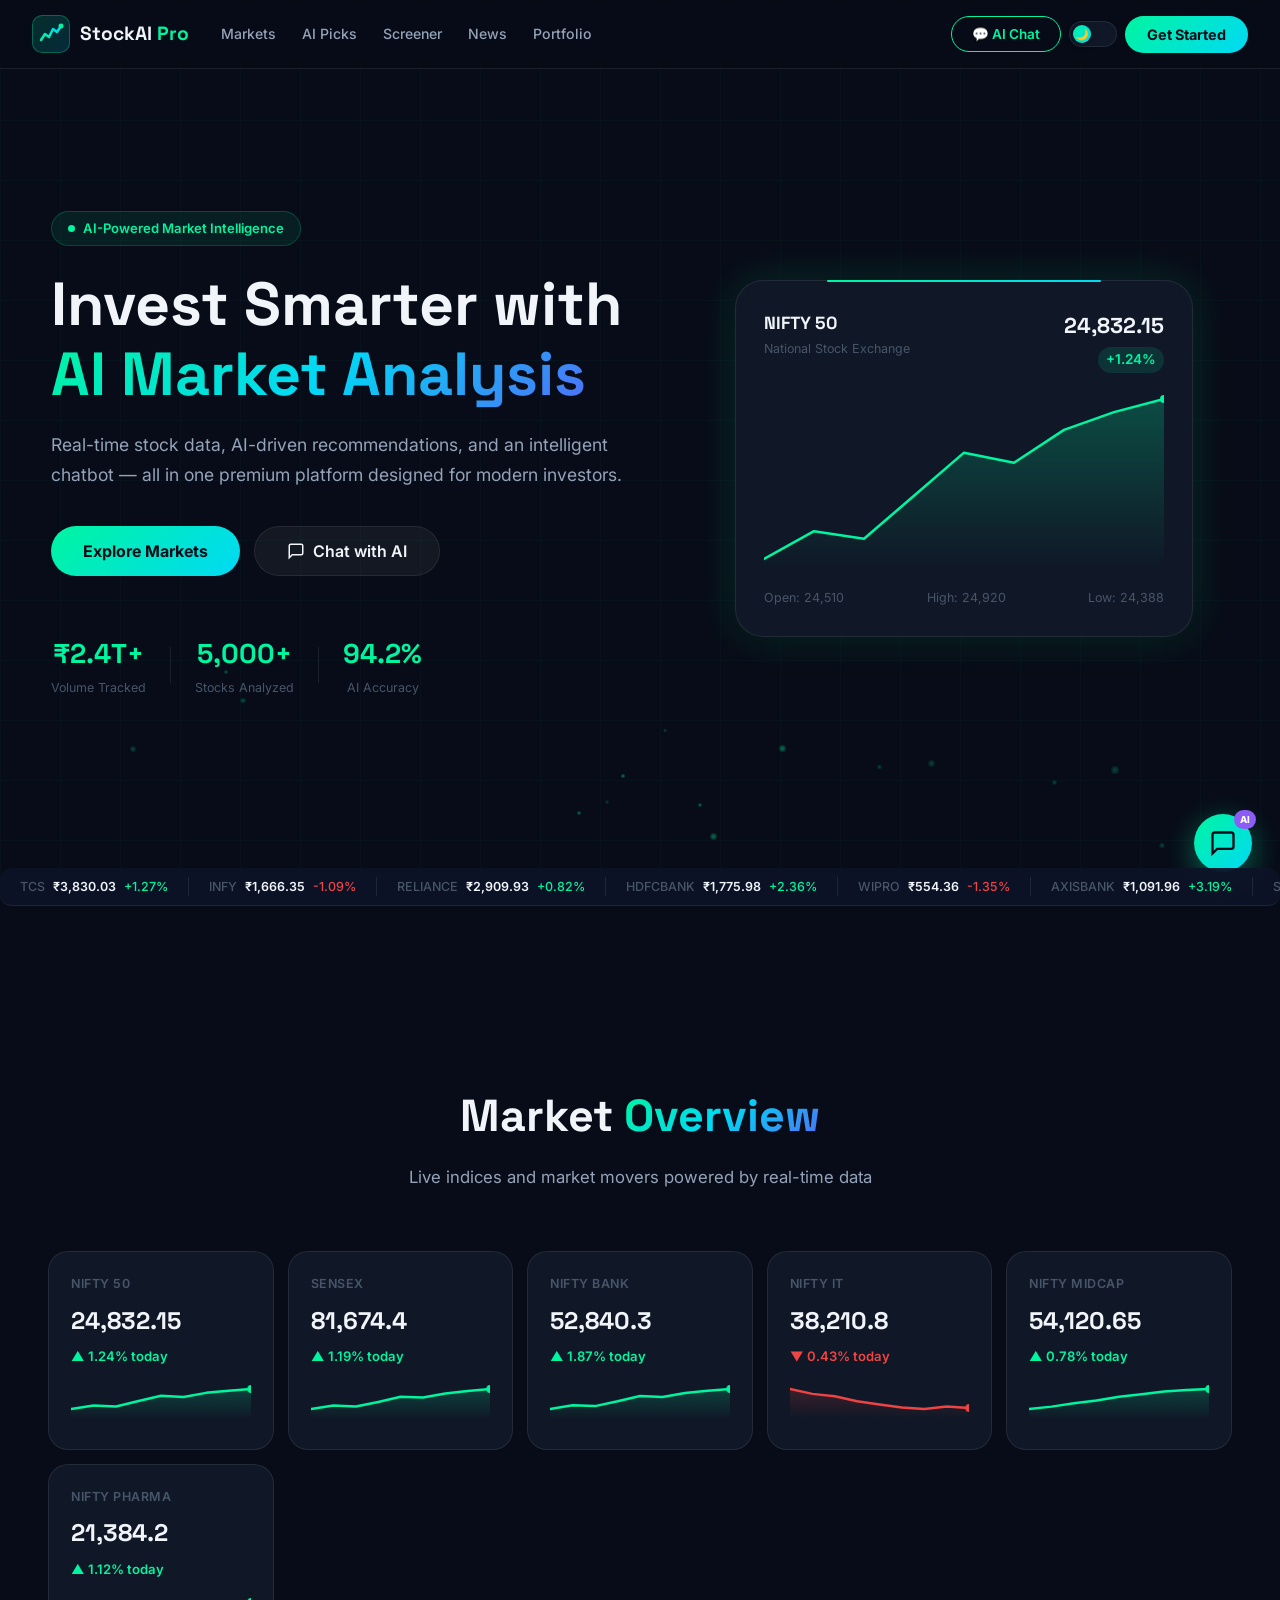
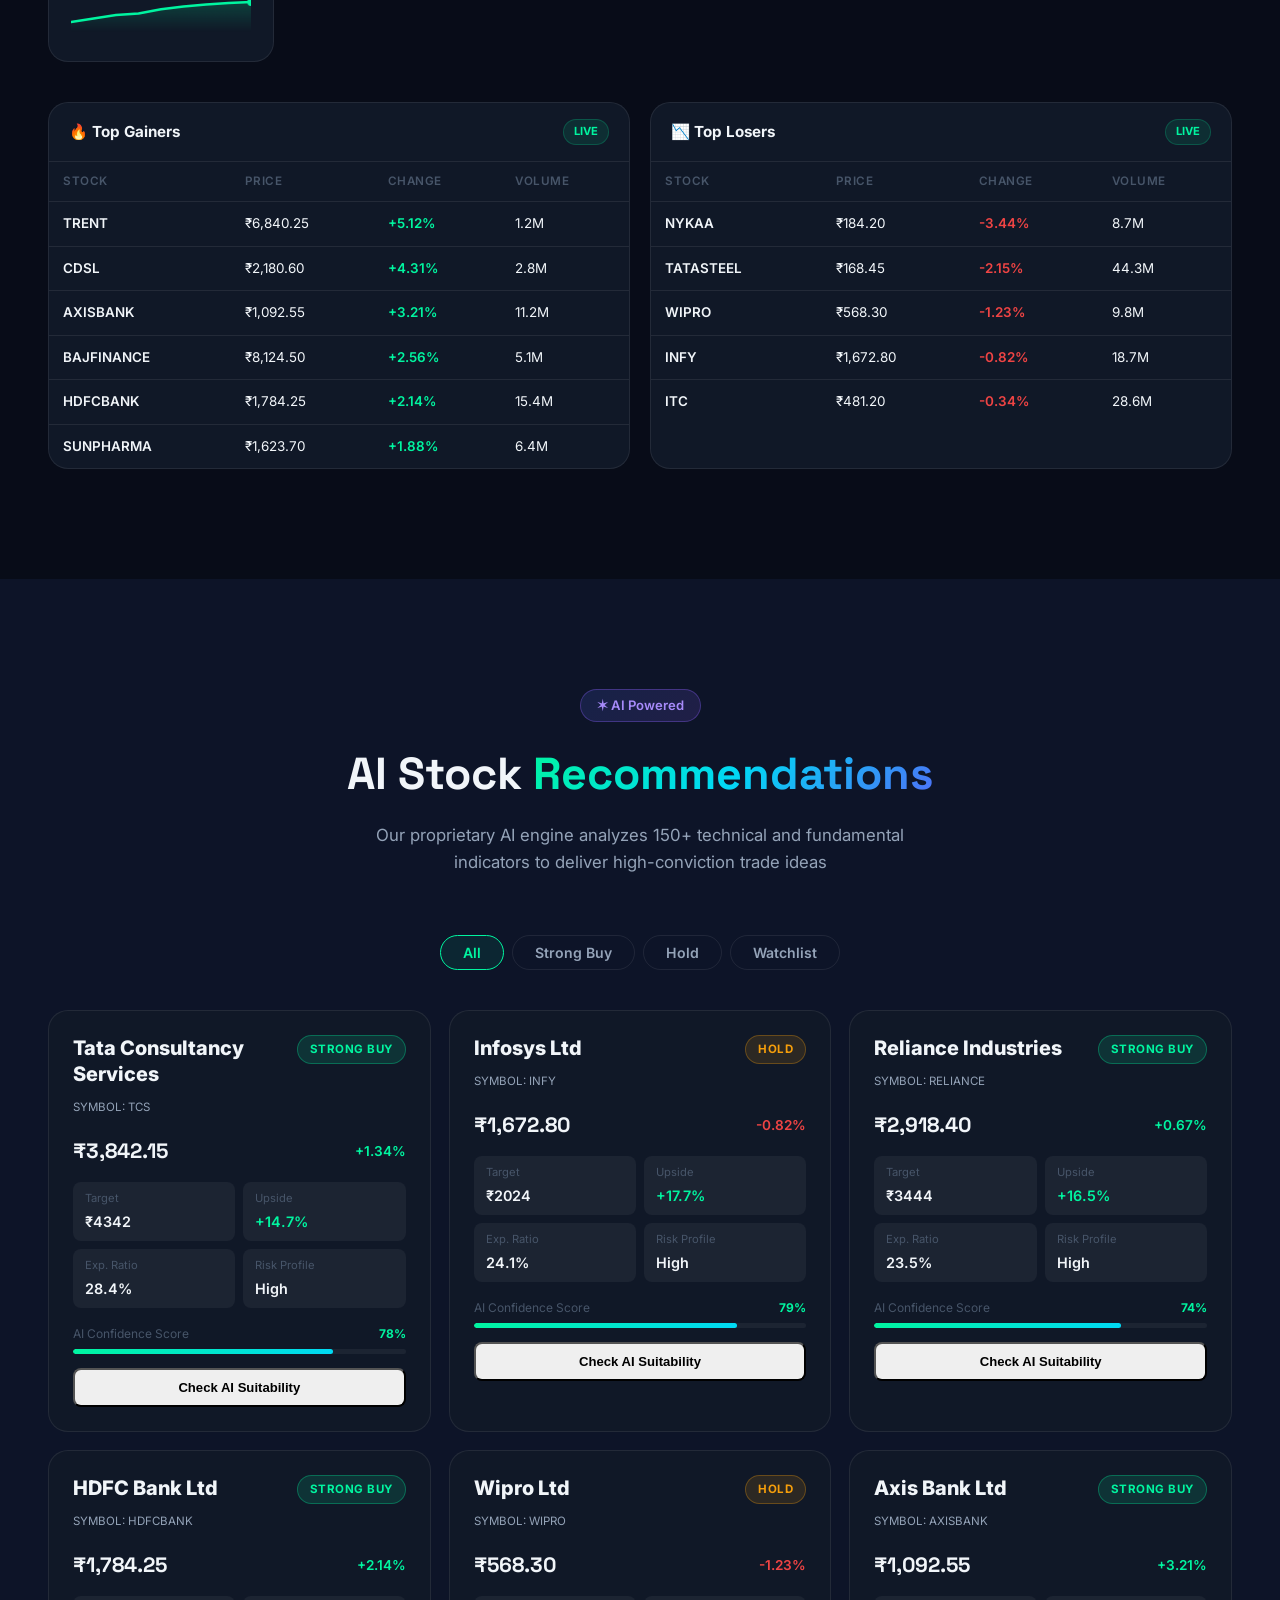
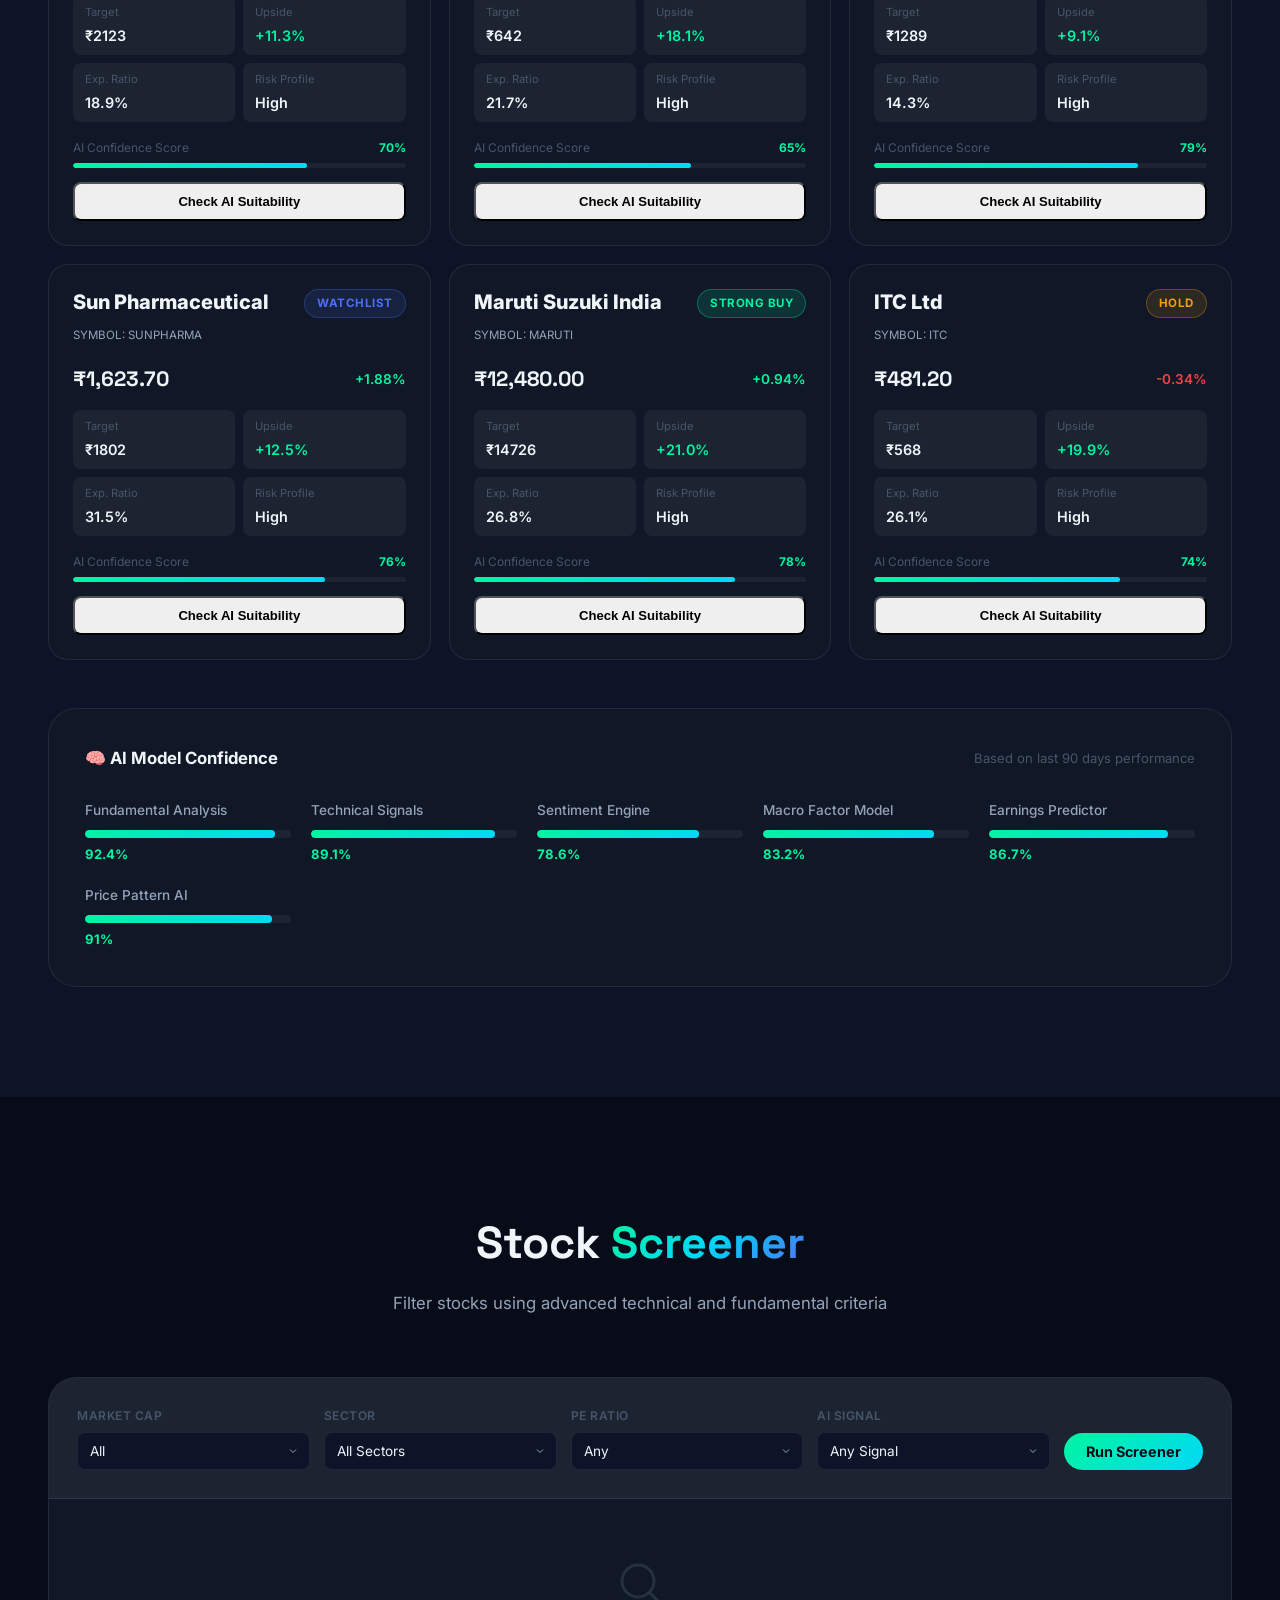
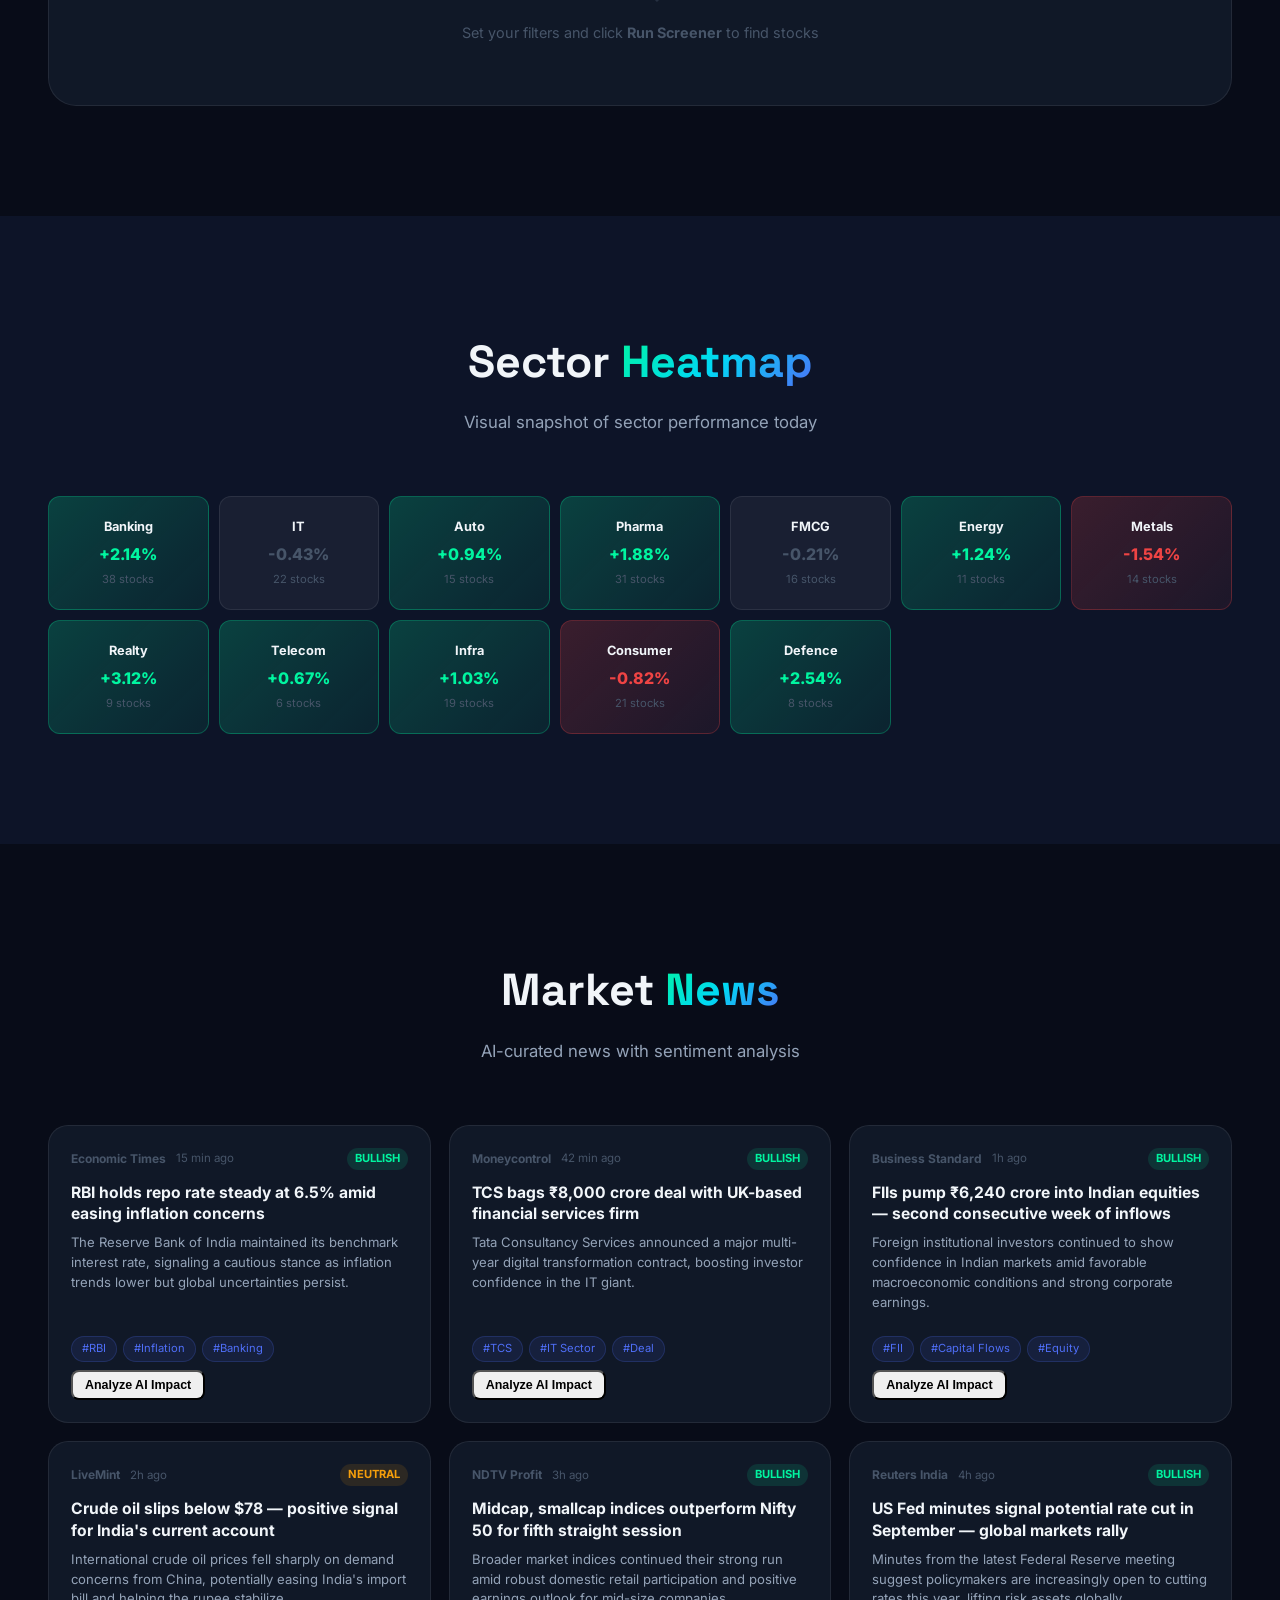
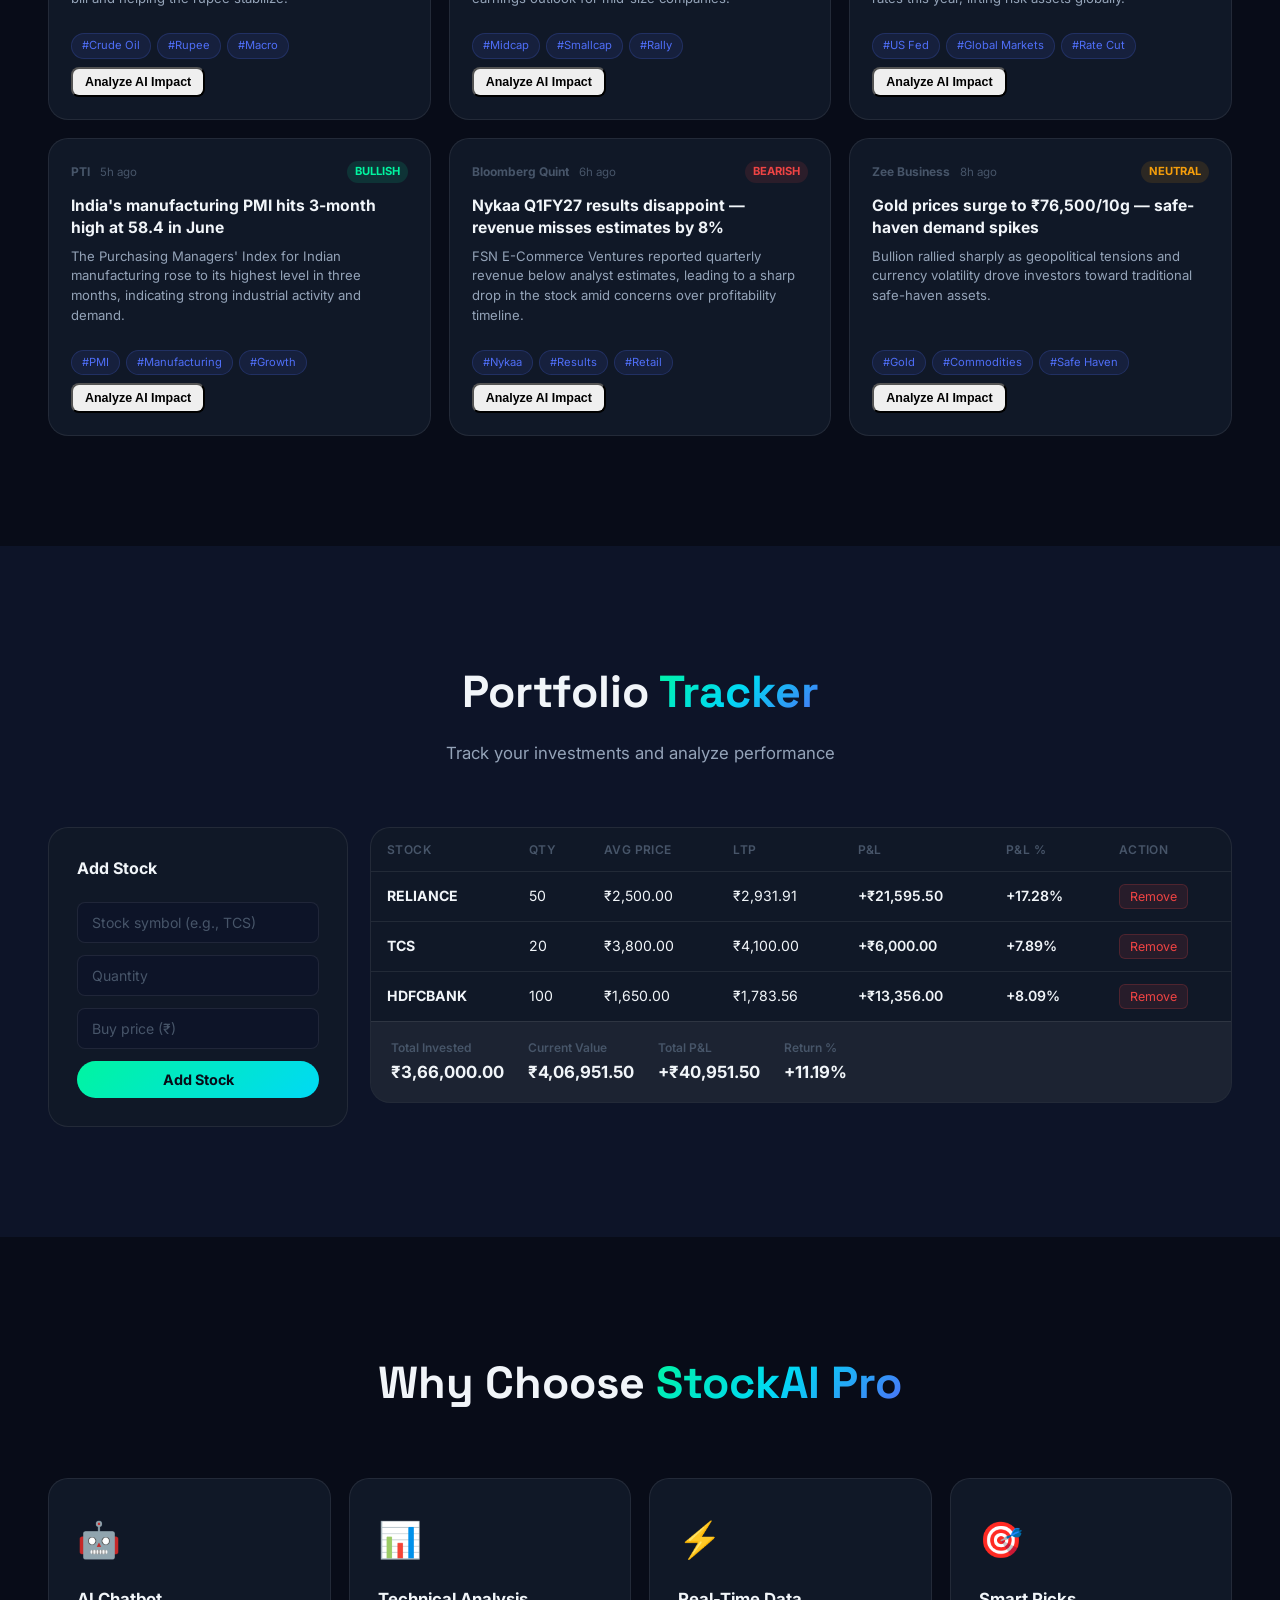
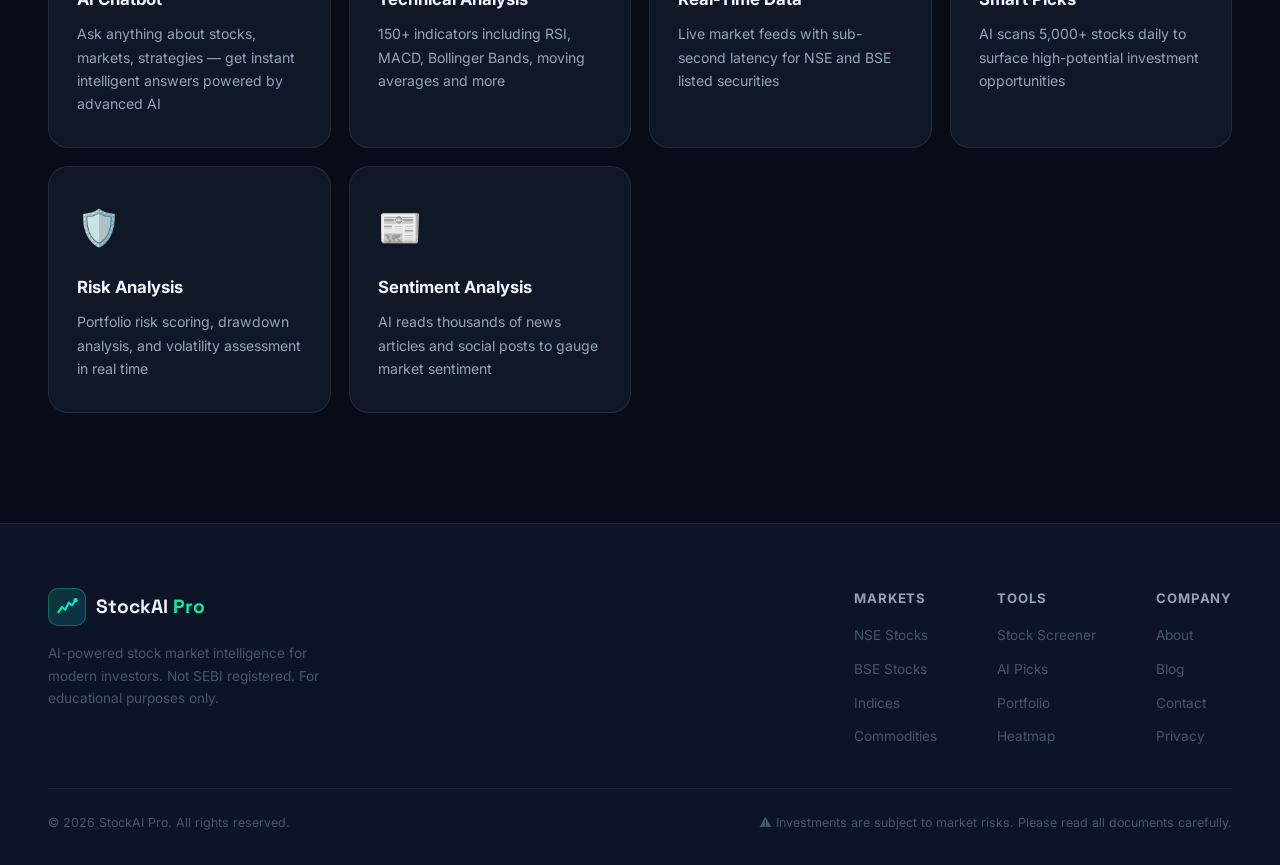
==== frontend/landingpage.html @ bb42ffb3 "Initial commit: StockAI Pro UI updates" ====
<!DOCTYPE html>
<html lang="en" data-theme="dark">

<head>
    <meta charset="UTF-8" />
    <meta name="viewport" content="width=device-width, initial-scale=1.0" />
    <title>StockAI Pro — AI-Powered Stock Market Analysis</title>
    <meta name="description"
        content="StockAI Pro: Next-generation stock market analysis with real-time data, AI-powered recommendations, and an intelligent chat assistant." />
    <meta name="keywords"
        content="stock market, AI stock analysis, stock recommendations, stock chatbot, NSE, BSE, investing, trading" />
    <link rel="preconnect" href="https://fonts.googleapis.com" />
    <link rel="preconnect" href="https://fonts.gstatic.com" crossorigin />
    <link
        href="https://fonts.googleapis.com/css2?family=Inter:wght@300;400;500;600;700;800;900&family=Space+Grotesk:wght@400;500;600;700&display=swap"
        rel="stylesheet" />
    <link rel="stylesheet" href="style.css" />
</head>

<body>

    <!-- ===== NAVBAR ===== -->
    <nav class="navbar" id="navbar">
        <div class="nav-container">
            <a href="#" class="nav-logo">
                <div class="logo-icon">
                    <svg width="28" height="28" viewBox="0 0 28 28" fill="none">
                        <path d="M4 20 L8 14 L12 17 L16 9 L20 12 L24 6" stroke="url(#g1)" stroke-width="2.5"
                            stroke-linecap="round" stroke-linejoin="round" />
                        <circle cx="24" cy="6" r="2.5" fill="#00f5a0" />
                        <defs>
                            <linearGradient id="g1" x1="4" y1="20" x2="24" y2="6" gradientUnits="userSpaceOnUse">
                                <stop stop-color="#00f5a0" />
                                <stop offset="1" stop-color="#00d9f5" />
                            </linearGradient>
                        </defs>
                    </svg>
                </div>
                <span class="logo-text">StockAI <span class="logo-accent">Pro</span></span>
            </a>
            <div class="nav-links" id="navLinks">
                <a href="#markets" class="nav-link">Markets</a>
                <a href="#ai-picks" class="nav-link">AI Picks</a>
                <a href="#screener" class="nav-link">Screener</a>
                <a href="#news" class="nav-link">News</a>
                <a href="#portfolio" class="nav-link">Portfolio</a>
            </div>
            <div class="nav-actions">
                <button class="btn-outline" onclick="openChat()">&#x1F4AC; AI Chat</button>
                <button class="theme-toggle-btn" id="themeToggle" onclick="toggleTheme()" title="Toggle light/dark mode"
                    aria-label="Toggle theme">
                    <div class="theme-knob" id="themeKnob">🌙</div>
                </button>
                <button class="btn-primary" onclick="window.location.href='index.html'">Get Started</button>
                <button class="hamburger" id="hamburger" onclick="toggleMenu()">
                    <span></span><span></span><span></span>
                </button>
            </div>
        </div>
    </nav>

    <!-- ===== HERO SECTION ===== -->
    <section class="hero" id="home">
        <div class="hero-bg-grid"></div>
        <div class="hero-particles" id="heroParticles"></div>
        <div class="hero-content">
            <div class="hero-badge">
                <span class="badge-dot"></span>
                <span>AI-Powered Market Intelligence</span>
            </div>
            <h1 class="hero-title">
                Invest Smarter with<br />
                <span class="gradient-text">AI Market Analysis</span>
            </h1>
            <p class="hero-subtitle">
                Real-time stock data, AI-driven recommendations, and an intelligent chatbot — all in one premium
                platform designed for modern investors.
            </p>
            <div class="hero-cta">
                <button class="btn-primary btn-lg"
                    onclick="document.getElementById('markets').scrollIntoView({behavior:'smooth'})">Explore
                    Markets</button>
                <button class="btn-ghost btn-lg" onclick="openChat()">
                    <svg width="18" height="18" viewBox="0 0 24 24" fill="none" stroke="currentColor" stroke-width="2">
                        <path d="M21 15a2 2 0 0 1-2 2H7l-4 4V5a2 2 0 0 1 2-2h14a2 2 0 0 1 2 2z"></path>
                    </svg>
                    Chat with AI
                </button>
            </div>
            <div class="hero-stats">
                <div class="stat-item">
                    <span class="stat-value">&#x20B9;2.4T+</span>
                    <span class="stat-label">Volume Tracked</span>
                </div>
                <div class="stat-divider"></div>
                <div class="stat-item">
                    <span class="stat-value">5,000+</span>
                    <span class="stat-label">Stocks Analyzed</span>
                </div>
                <div class="stat-divider"></div>
                <div class="stat-item">
                    <span class="stat-value">94.2%</span>
                    <span class="stat-label">AI Accuracy</span>
                </div>
            </div>
        </div>
        <div class="hero-chart-card">
            <div class="chart-card-header">
                <div>
                    <div class="chart-card-title">NIFTY 50</div>
                    <div class="chart-card-subtitle">National Stock Exchange</div>
                </div>
                <div class="chart-card-price">
                    <span class="price-value" id="niftyPrice">24,832.15</span>
                    <span class="price-change positive" id="niftyChange">+1.24%</span>
                </div>
            </div>
            <canvas id="heroChart" width="400" height="180"></canvas>
            <div class="chart-card-footer">
                <span>Open: 24,510</span>
                <span>High: 24,920</span>
                <span>Low: 24,388</span>
            </div>
        </div>
    </section>

    <!-- ===== TICKER STRIP ===== -->
    <div class="ticker-strip"
        style="position: relative; top: 0; max-width: 1300px; margin: -2rem auto 4rem auto; border-radius: var(--radius-md);">
        <div class="ticker-track" id="tickerTrack"></div>
    </div>

    <!-- ===== MARKET INDICES ===== -->
    <section class="section" id="markets">
        <div class="section-container">
            <div class="section-header">
                <h2 class="section-title">Market <span class="gradient-text">Overview</span></h2>
                <p class="section-subtitle">Live indices and market movers powered by real-time data</p>
            </div>
            <div class="indices-grid" id="indicesGrid"></div>
            <div class="market-tables">
                <div class="table-card">
                    <div class="table-card-header">
                        <h3>&#x1F525; Top Gainers</h3>
                        <span class="live-badge">LIVE</span>
                    </div>
                    <table class="stock-table" id="gainersTable">
                        <thead>
                            <tr>
                                <th>Stock</th>
                                <th>Price</th>
                                <th>Change</th>
                                <th>Volume</th>
                            </tr>
                        </thead>
                        <tbody></tbody>
                    </table>
                </div>
                <div class="table-card">
                    <div class="table-card-header">
                        <h3>&#x1F4C9; Top Losers</h3>
                        <span class="live-badge">LIVE</span>
                    </div>
                    <table class="stock-table" id="losersTable">
                        <thead>
                            <tr>
                                <th>Stock</th>
                                <th>Price</th>
                                <th>Change</th>
                                <th>Volume</th>
                            </tr>
                        </thead>
                        <tbody></tbody>
                    </table>
                </div>
            </div>
        </div>
    </section>

    <!-- ===== AI PICKS ===== -->
    <section class="section section-dark" id="ai-picks">
        <div class="section-container">
            <div class="section-header">
                <div class="ai-badge"><span>&#x2736; AI Powered</span></div>
                <h2 class="section-title">AI Stock <span class="gradient-text">Recommendations</span></h2>
                <p class="section-subtitle">Our proprietary AI engine analyzes 150+ technical and fundamental indicators
                    to deliver high-conviction trade ideas</p>
            </div>
            <div class="filter-tabs">
                <button class="filter-tab active" onclick="filterPicks('all', this)">All</button>
                <button class="filter-tab" onclick="filterPicks('buy', this)">Strong Buy</button>
                <button class="filter-tab" onclick="filterPicks('hold', this)">Hold</button>
                <button class="filter-tab" onclick="filterPicks('watch', this)">Watchlist</button>
            </div>
            <div class="picks-grid" id="picksGrid"></div>
            <div class="ai-confidence">
                <div class="confidence-header">
                    <h3>&#x1F9E0; AI Model Confidence</h3>
                    <span>Based on last 90 days performance</span>
                </div>
                <div class="confidence-bars" id="confidenceBars"></div>
            </div>
        </div>
    </section>

    <!-- ===== STOCK SCREENER ===== -->
    <section class="section" id="screener">
        <div class="section-container">
            <div class="section-header">
                <h2 class="section-title">Stock <span class="gradient-text">Screener</span></h2>
                <p class="section-subtitle">Filter stocks using advanced technical and fundamental criteria</p>
            </div>
            <div class="screener-card">
                <div class="screener-filters">
                    <div class="filter-group">
                        <label>Market Cap</label>
                        <select id="filterMarketCap" class="filter-select">
                            <option value="">All</option>
                            <option value="large">Large Cap (&gt;&#x20B9;20,000 Cr)</option>
                            <option value="mid">Mid Cap (&#x20B9;5,000&#x2013;&#x20B9;20,000 Cr)</option>
                            <option value="small">Small Cap (&lt;&#x20B9;5,000 Cr)</option>
                        </select>
                    </div>
                    <div class="filter-group">
                        <label>Sector</label>
                        <select id="filterSector" class="filter-select">
                            <option value="">All Sectors</option>
                            <option value="it">Information Technology</option>
                            <option value="banking">Banking &amp; Finance</option>
                            <option value="pharma">Pharmaceuticals</option>
                            <option value="auto">Automobile</option>
                            <option value="fmcg">FMCG</option>
                            <option value="energy">Energy &amp; Power</option>
                        </select>
                    </div>
                    <div class="filter-group">
                        <label>PE Ratio</label>
                        <select id="filterPE" class="filter-select">
                            <option value="">Any</option>
                            <option value="low">Under 15</option>
                            <option value="mid">15&#x2013;30</option>
                            <option value="high">Above 30</option>
                        </select>
                    </div>
                    <div class="filter-group">
                        <label>AI Signal</label>
                        <select id="filterSignal" class="filter-select">
                            <option value="">Any Signal</option>
                            <option value="buy">Strong Buy</option>
                            <option value="hold">Hold</option>
                            <option value="sell">Sell</option>
                        </select>
                    </div>
                    <button class="btn-primary" onclick="runScreener()">Run Screener</button>
                </div>
                <div class="screener-results" id="screenerResults">
                    <div class="screener-placeholder">
                        <svg width="48" height="48" viewBox="0 0 24 24" fill="none" stroke="currentColor"
                            stroke-width="1.5">
                            <circle cx="11" cy="11" r="8" />
                            <path d="m21 21-4.35-4.35" />
                        </svg>
                        <p>Set your filters and click <strong>Run Screener</strong> to find stocks</p>
                    </div>
                </div>
            </div>
        </div>
    </section>

    <!-- ===== MARKET HEATMAP ===== -->
    <section class="section section-dark" id="heatmap">
        <div class="section-container">
            <div class="section-header">
                <h2 class="section-title">Sector <span class="gradient-text">Heatmap</span></h2>
                <p class="section-subtitle">Visual snapshot of sector performance today</p>
            </div>
            <div class="heatmap-grid" id="heatmapGrid"></div>
        </div>
    </section>

    <!-- ===== NEWS SECTION ===== -->
    <section class="section" id="news">
        <div class="section-container">
            <div class="section-header">
                <h2 class="section-title">Market <span class="gradient-text">News</span></h2>
                <p class="section-subtitle">AI-curated news with sentiment analysis</p>
            </div>
            <div class="news-grid" id="newsGrid"></div>
        </div>
    </section>

    <!-- ===== PORTFOLIO TRACKER ===== -->
    <section class="section section-dark" id="portfolio">
        <div class="section-container">
            <div class="section-header">
                <h2 class="section-title">Portfolio <span class="gradient-text">Tracker</span></h2>
                <p class="section-subtitle">Track your investments and analyze performance</p>
            </div>
            <div class="portfolio-layout">
                <div class="portfolio-add">
                    <h3>Add Stock</h3>
                    <div class="portfolio-form">
                        <input type="text" id="portStock" placeholder="Stock symbol (e.g., TCS)" class="port-input" />
                        <input type="number" id="portQty" placeholder="Quantity" class="port-input" />
                        <input type="number" id="portPrice" placeholder="Buy price (&#x20B9;)" class="port-input" />
                        <button class="btn-primary" onclick="addToPortfolio()">Add Stock</button>
                    </div>
                </div>
                <div class="portfolio-table-wrap">
                    <table class="portfolio-table" id="portfolioTable">
                        <thead>
                            <tr>
                                <th>Stock</th>
                                <th>Qty</th>
                                <th>Avg Price</th>
                                <th>LTP</th>
                                <th>P&amp;L</th>
                                <th>P&amp;L %</th>
                                <th>Action</th>
                            </tr>
                        </thead>
                        <tbody id="portfolioBody">
                            <tr>
                                <td><strong>RELIANCE</strong></td>
                                <td>50</td>
                                <td>₹2,500.00</td>
                                <td>₹2,931.91</td>
                                <td class="up-text">+₹21,595.50</td>
                                <td class="up-text">+17.28%</td>
                                <td><button class="delete-btn" onclick="openAuthModal()">Remove</button></td>
                            </tr>
                            <tr>
                                <td><strong>TCS</strong></td>
                                <td>20</td>
                                <td>₹3,800.00</td>
                                <td>₹4,100.00</td>
                                <td class="up-text">+₹6,000.00</td>
                                <td class="up-text">+7.89%</td>
                                <td><button class="delete-btn" onclick="openAuthModal()">Remove</button></td>
                            </tr>
                            <tr>
                                <td><strong>HDFCBANK</strong></td>
                                <td>100</td>
                                <td>₹1,650.00</td>
                                <td>₹1,783.56</td>
                                <td class="up-text">+₹13,356.00</td>
                                <td class="up-text">+8.09%</td>
                                <td><button class="delete-btn" onclick="openAuthModal()">Remove</button></td>
                            </tr>
                        </tbody>
                    </table>
                    <div class="portfolio-summary" id="portfolioSummary">
                        <div class="summary-item">
                            <div class="summary-label">Total Invested</div>
                            <div class="summary-value">₹3,66,000.00</div>
                        </div>
                        <div class="summary-item">
                            <div class="summary-label">Current Value</div>
                            <div class="summary-value">₹4,06,951.50</div>
                        </div>
                        <div class="summary-item">
                            <div class="summary-label">Total P&amp;L</div>
                            <div class="summary-value up-text">+₹40,951.50</div>
                        </div>
                        <div class="summary-item">
                            <div class="summary-label">Return %</div>
                            <div class="summary-value up-text">+11.19%</div>
                        </div>
                    </div>
                </div>
            </div>
        </div>
    </section>

    <!-- ===== FEATURES SECTION ===== -->
    <section class="section features-section">
        <div class="section-container">
            <div class="section-header">
                <h2 class="section-title">Why Choose <span class="gradient-text">StockAI Pro</span></h2>
            </div>
            <div class="features-grid">
                <div class="feature-card">
                    <div class="feature-icon">&#x1F916;</div>
                    <h3>AI Chatbot</h3>
                    <p>Ask anything about stocks, markets, strategies &mdash; get instant intelligent answers powered by
                        advanced AI</p>
                </div>
                <div class="feature-card">
                    <div class="feature-icon">&#x1F4CA;</div>
                    <h3>Technical Analysis</h3>
                    <p>150+ indicators including RSI, MACD, Bollinger Bands, moving averages and more</p>
                </div>
                <div class="feature-card">
                    <div class="feature-icon">&#x26A1;</div>
                    <h3>Real-Time Data</h3>
                    <p>Live market feeds with sub-second latency for NSE and BSE listed securities</p>
                </div>
                <div class="feature-card">
                    <div class="feature-icon">&#x1F3AF;</div>
                    <h3>Smart Picks</h3>
                    <p>AI scans 5,000+ stocks daily to surface high-potential investment opportunities</p>
                </div>
                <div class="feature-card">
                    <div class="feature-icon">&#x1F6E1;&#xFE0F;</div>
                    <h3>Risk Analysis</h3>
                    <p>Portfolio risk scoring, drawdown analysis, and volatility assessment in real time</p>
                </div>
                <div class="feature-card">
                    <div class="feature-icon">&#x1F4F0;</div>
                    <h3>Sentiment Analysis</h3>
                    <p>AI reads thousands of news articles and social posts to gauge market sentiment</p>
                </div>
            </div>
        </div>
    </section>

    <!-- ===== FOOTER ===== -->
    <footer class="footer">
        <div class="footer-container">
            <div class="footer-brand">
                <div class="nav-logo">
                    <div class="logo-icon">
                        <svg width="24" height="24" viewBox="0 0 28 28" fill="none">
                            <path d="M4 20 L8 14 L12 17 L16 9 L20 12 L24 6" stroke="url(#gf)" stroke-width="2.5"
                                stroke-linecap="round" stroke-linejoin="round" />
                            <circle cx="24" cy="6" r="2.5" fill="#00f5a0" />
                            <defs>
                                <linearGradient id="gf" x1="4" y1="20" x2="24" y2="6" gradientUnits="userSpaceOnUse">
                                    <stop stop-color="#00f5a0" />
                                    <stop offset="1" stop-color="#00d9f5" />
                                </linearGradient>
                            </defs>
                        </svg>
                    </div>
                    <span class="logo-text">StockAI <span class="logo-accent">Pro</span></span>
                </div>
                <p>AI-powered stock market intelligence for modern investors. Not SEBI registered. For educational
                    purposes only.</p>
            </div>
            <div class="footer-links">
                <div class="footer-col">
                    <h4>Markets</h4><a href="#">NSE Stocks</a><a href="#">BSE Stocks</a><a href="#">Indices</a><a
                        href="#">Commodities</a>
                </div>
                <div class="footer-col">
                    <h4>Tools</h4><a href="#">Stock Screener</a><a href="#">AI Picks</a><a href="#">Portfolio</a><a
                        href="#">Heatmap</a>
                </div>
                <div class="footer-col">
                    <h4>Company</h4><a href="#">About</a><a href="#">Blog</a><a href="#">Contact</a><a
                        href="#">Privacy</a>
                </div>
            </div>
        </div>
        <div class="footer-bottom">
            <span>&copy; 2026 StockAI Pro. All rights reserved.</span>
            <span>&#x26A0;&#xFE0F; Investments are subject to market risks. Please read all documents carefully.</span>
        </div>
    </footer>

    <!-- ===== AI CHAT WIDGET ===== -->
    <div class="chat-fab" id="chatFab" onclick="openChat()">
        <svg width="28" height="28" viewBox="0 0 24 24" fill="none" stroke="currentColor" stroke-width="2">
            <path d="M21 15a2 2 0 0 1-2 2H7l-4 4V5a2 2 0 0 1 2-2h14a2 2 0 0 1 2 2z"></path>
        </svg>
        <div class="chat-fab-badge">AI</div>
    </div>
    <div class="chat-overlay" id="chatOverlay" onclick="closeChat()"></div>
    <div class="chat-panel" id="chatPanel">
        <div class="chat-header">
            <div class="chat-avatar">
                <div class="avatar-ring">
                    <div class="avatar-dot"></div>
                </div>
                <div class="chat-header-info">
                    <span class="chat-name">StockAI Assistant</span>
                    <span class="chat-status">&#x25CF; Online &middot; Powered by AI</span>
                </div>
            </div>
            <button class="chat-close" onclick="closeChat()">&#x2715;</button>
        </div>
        <div class="chat-suggestions" id="chatSuggestions">
            <p class="suggestions-label">Try asking:</p>
            <div class="suggestion-chips">
                <button class="chip" onclick="sendSuggestion(this)">&#x1F4C8; Best stocks to buy today?</button>
                <button class="chip" onclick="sendSuggestion(this)">&#x1F50D; Analyze TCS stock</button>
                <button class="chip" onclick="sendSuggestion(this)">&#x1F4A1; What is PE ratio?</button>
                <button class="chip" onclick="sendSuggestion(this)">&#x1F4C9; Market outlook 2026</button>
                <button class="chip" onclick="sendSuggestion(this)">&#x26A1; Explain candlestick patterns</button>
                <button class="chip" onclick="sendSuggestion(this)">&#x1F6E1;&#xFE0F; How to reduce portfolio
                    risk?</button>
            </div>
        </div>
        <div class="chat-messages" id="chatMessages">
            <div class="message bot-message">
                <div class="message-avatar">&#x1F916;</div>
                <div class="message-bubble">
                    <p>Hello! I'm <strong>StockAI</strong>, your intelligent market assistant. I can help you with:</p>
                    <ul>
                        <li>&#x1F4CA; Stock analysis &amp; recommendations</li>
                        <li>&#x1F4C8; Market trends &amp; news</li>
                        <li>&#x1F4B9; Technical &amp; fundamental analysis</li>
                        <li>&#x1F3AF; Portfolio advice</li>
                    </ul>
                    <p>What would you like to know?</p>
                </div>
            </div>
        </div>
        <div class="chat-input-area">
            <div class="chat-input-wrap">
                <input type="text" id="chatInput" placeholder="Ask about any stock or market..."
                    onkeypress="handleChatKey(event)" />
                <button class="chat-send-btn" onclick="sendChatMessage()">
                    <svg width="20" height="20" viewBox="0 0 24 24" fill="currentColor">
                        <path d="M2.01 21L23 12 2.01 3 2 10l15 2-15 2z" />
                    </svg>
                </button>
            </div>
            <span class="chat-disclaimer">AI responses are for educational purposes only, not financial advice.</span>
        </div>
    </div>

    <!-- ===== STOCK DETAIL MODAL ===== -->
    <div class="modal-overlay" id="stockModal" onclick="closeStockModal()">
        <div class="modal-card" onclick="event.stopPropagation()">
            <div class="modal-header" id="modalHeader">
                <div>
                    <h2 id="modalStockName">Stock Name</h2>
                    <span id="modalSector" class="modal-sector">Sector</span>
                </div>
                <div class="modal-price-block">
                    <div class="modal-price" id="modalPrice">&#x20B9;0</div>
                    <div class="modal-change" id="modalChange">+0.00%</div>
                </div>
                <button class="modal-close" onclick="closeStockModal()">&#x2715;</button>
            </div>
            <canvas id="modalChart" height="200"></canvas>
            <div class="modal-metrics" id="modalMetrics"></div>
            <div class="modal-ai-section">
                <h3>&#x1F916; AI Analysis</h3>
                <p id="modalAIText"></p>
            </div>
        </div>
    </div>

    <script src="app.js?v=1.0.2" defer></script>
</body>

</html>
---- frontend/style.css ----
/* ============================================================
   StockAI Pro — Enhanced Design System with Light/Dark Mode
   ============================================================ */

/* ===== DARK MODE (DEFAULT) ===== */
:root,
[data-theme="dark"] {
  --bg-primary: #080c18;
  --bg-secondary: #0d1428;
  --bg-card: #101827;
  --bg-card-hover: #161f35;
  --bg-glass: rgba(16, 24, 39, 0.7);
  --border: rgba(255, 255, 255, 0.08);
  --border-bright: rgba(0, 245, 160, 0.3);
  --accent-green: #00f5a0;
  --accent-cyan: #00d9f5;
  --accent-blue: #4f6ef7;
  --accent-purple: #8b5cf6;
  --accent-red: #ef4444;
  --accent-yellow: #f59e0b;
  --text-primary: #f1f5f9;
  --text-secondary: #94a3b8;
  --text-muted: #475569;
  --positive: #00f5a0;
  --negative: #ef4444;
  --gradient-main: linear-gradient(135deg, #00f5a0, #00d9f5);
  --gradient-hero: linear-gradient(135deg, #00f5a0 0%, #00d9f5 50%, #4f6ef7 100%);
  --gradient-card: linear-gradient(145deg, #101827 0%, #0d1428 100%);
  --shadow-glow: 0 0 40px rgba(0, 245, 160, 0.15);
  --shadow-card: 0 4px 24px rgba(0, 0, 0, 0.4);
  --shadow-md: 0 8px 32px rgba(0, 0, 0, 0.5);
  --radius-sm: 8px;
  --radius-md: 12px;
  --radius-lg: 20px;
  --radius-xl: 28px;
  --font-main: 'Inter', sans-serif;
  --font-display: 'Space Grotesk', sans-serif;
  --transition: all 0.25s cubic-bezier(0.4, 0, 0.2, 1);
  --nav-bg: rgba(8, 12, 24, 0.85);
  --nav-scrolled: rgba(8, 12, 24, 0.97);
  --ticker-bg: rgba(13, 20, 40, 0.95);
  --modal-bg: rgba(0, 0, 0, 0.8);
  --chat-bg: rgba(0, 0, 0, 0.5);
  --input-bg: rgba(255, 255, 255, 0.05);
  --table-row-hover: rgba(255, 255, 255, 0.02);
  --hero-grid-color: rgba(0, 245, 160, 0.03);
  --section-dark-bg: #0d1428;
}

/* ===== LIGHT MODE ===== */
[data-theme="light"] {
  --bg-primary: #f0f4ff;
  --bg-secondary: #e8eef8;
  --bg-card: #ffffff;
  --bg-card-hover: #f8faff;
  --bg-glass: rgba(255, 255, 255, 0.85);
  --border: rgba(0, 0, 0, 0.09);
  --border-bright: rgba(0, 168, 118, 0.4);
  --accent-green: #00a876;
  --accent-cyan: #0097d9;
  --accent-blue: #3b5af7;
  --accent-purple: #7c3aed;
  --accent-red: #dc2626;
  --accent-yellow: #d97706;
  --text-primary: #0f172a;
  --text-secondary: #374151;
  --text-muted: #6b7280;
  --positive: #059669;
  --negative: #dc2626;
  --gradient-main: linear-gradient(135deg, #00a876, #0097d9);
  --gradient-hero: linear-gradient(135deg, #00a876 0%, #0097d9 50%, #3b5af7 100%);
  --gradient-card: linear-gradient(145deg, #ffffff 0%, #f0f4ff 100%);
  --shadow-glow: 0 0 40px rgba(0, 168, 118, 0.12);
  --shadow-card: 0 4px 24px rgba(0, 0, 0, 0.08);
  --shadow-md: 0 8px 32px rgba(0, 0, 0, 0.12);
  --nav-bg: rgba(240, 244, 255, 0.9);
  --nav-scrolled: rgba(240, 244, 255, 0.98);
  --ticker-bg: rgba(232, 238, 248, 0.98);
  --modal-bg: rgba(0, 0, 0, 0.5);
  --chat-bg: rgba(0, 0, 0, 0.3);
  --input-bg: rgba(0, 0, 0, 0.04);
  --table-row-hover: rgba(0, 0, 0, 0.02);
  --hero-grid-color: rgba(0, 168, 118, 0.06);
  --section-dark-bg: #e8eef8;
}

/* ===== RESET & BASE ===== */
* {
  margin: 0;
  padding: 0;
  box-sizing: border-box;
}

html {
  scroll-behavior: smooth;
}

body {
  font-family: var(--font-main);
  background: var(--bg-primary);
  color: var(--text-primary);
  overflow-x: hidden;
  line-height: 1.6;
  transition: background 0.4s ease, color 0.4s ease;
}

/* ===== SCROLLBAR ===== */
::-webkit-scrollbar {
  width: 6px;
}

::-webkit-scrollbar-track {
  background: var(--bg-primary);
}

::-webkit-scrollbar-thumb {
  background: var(--accent-green);
  border-radius: 3px;
}

/* ===== TYPOGRAPHY ===== */
.gradient-text {
  background: var(--gradient-hero);
  -webkit-background-clip: text;
  -webkit-text-fill-color: transparent;
  background-clip: text;
}

/* ===== THEME TOGGLE BUTTON ===== */
.theme-toggle-btn {
  width: 48px;
  height: 26px;
  background: var(--bg-card);
  border: 1.5px solid var(--border);
  border-radius: 50px;
  cursor: pointer;
  position: relative;
  transition: var(--transition);
  flex-shrink: 0;
  display: flex;
  align-items: center;
  padding: 3px;
  outline: none;
}

.theme-toggle-btn:hover {
  border-color: var(--accent-green);
  box-shadow: 0 0 0 3px rgba(0, 245, 160, 0.1);
}

.theme-knob {
  width: 18px;
  height: 18px;
  border-radius: 50%;
  background: var(--gradient-main);
  transition: transform 0.35s cubic-bezier(0.34, 1.56, 0.64, 1);
  display: flex;
  align-items: center;
  justify-content: center;
  font-size: 11px;
  box-shadow: 0 2px 8px rgba(0, 0, 0, 0.3);
  flex-shrink: 0;
}

[data-theme="light"] .theme-knob {
  transform: translateX(22px);
}

/* ===== BUTTONS ===== */
.btn-primary {
  background: var(--gradient-main);
  color: #080c18;
  border: none;
  padding: 10px 22px;
  border-radius: 50px;
  font-weight: 700;
  font-size: 0.9rem;
  cursor: pointer;
  transition: var(--transition);
  font-family: var(--font-main);
  white-space: nowrap;
  position: relative;
  overflow: hidden;
}

.btn-primary:hover {
  transform: translateY(-2px);
  box-shadow: 0 8px 25px rgba(0, 245, 160, 0.35);
}

.btn-primary:active {
  transform: translateY(0);
}

.btn-primary.btn-lg {
  padding: 14px 32px;
  font-size: 1rem;
}

.btn-outline {
  background: transparent;
  color: var(--accent-green);
  border: 1.5px solid var(--accent-green);
  padding: 9px 20px;
  border-radius: 50px;
  font-weight: 600;
  font-size: 0.85rem;
  cursor: pointer;
  transition: var(--transition);
  font-family: var(--font-main);
}

.btn-outline:hover {
  background: rgba(0, 245, 160, 0.1);
  transform: translateY(-1px);
}

.btn-ghost {
  background: var(--input-bg);
  color: var(--text-primary);
  border: 1.5px solid var(--border);
  padding: 14px 28px;
  border-radius: 50px;
  font-weight: 600;
  font-size: 1rem;
  cursor: pointer;
  transition: var(--transition);
  font-family: var(--font-main);
  display: flex;
  align-items: center;
  gap: 8px;
}

.btn-ghost:hover {
  background: var(--bg-card-hover);
  border-color: var(--border-bright);
  transform: translateY(-1px);
}

.btn-ghost.btn-lg {
  padding: 14px 32px;
}

/* ===== NAVBAR ===== */
.navbar {
  position: fixed;
  top: 0;
  left: 0;
  right: 0;
  z-index: 1000;
  background: var(--nav-bg);
  backdrop-filter: blur(20px);
  -webkit-backdrop-filter: blur(20px);
  border-bottom: 1px solid var(--border);
  transition: background 0.3s ease, box-shadow 0.3s ease;
}

.navbar.scrolled {
  background: var(--nav-scrolled);
  box-shadow: 0 4px 20px rgba(0, 0, 0, 0.15);
}

.nav-container {
  max-width: 1400px;
  margin: 0 auto;
  padding: 0 clamp(14px, 3vw, 32px);
  height: 68px;
  display: flex;
  align-items: center;
  gap: 20px;
}

.nav-logo {
  display: flex;
  align-items: center;
  gap: 10px;
  text-decoration: none;
  flex-shrink: 0;
  transition: var(--transition);
}

.nav-logo:hover {
  opacity: 0.85;
}

.logo-icon {
  width: 38px;
  height: 38px;
  background: linear-gradient(135deg, rgba(0, 245, 160, 0.15), rgba(0, 217, 245, 0.15));
  border: 1px solid rgba(0, 245, 160, 0.3);
  border-radius: 10px;
  display: flex;
  align-items: center;
  justify-content: center;
  flex-shrink: 0;
}

[data-theme="light"] .logo-icon {
  background: linear-gradient(135deg, rgba(0, 168, 118, 0.1), rgba(0, 151, 217, 0.1));
  border-color: rgba(0, 168, 118, 0.25);
}

.logo-text {
  font-family: var(--font-display);
  font-size: 1.2rem;
  font-weight: 700;
  color: var(--text-primary);
  white-space: nowrap;
}

.logo-accent {
  color: var(--accent-green);
}

.nav-links {
  display: flex;
  align-items: center;
  gap: 2px;
  flex: 1;
}

.nav-link {
  color: var(--text-secondary);
  text-decoration: none;
  font-size: 0.88rem;
  font-weight: 500;
  padding: 6px 12px;
  border-radius: 8px;
  transition: var(--transition);
  white-space: nowrap;
}

.nav-link:hover {
  color: var(--text-primary);
  background: var(--input-bg);
}

.nav-actions {
  display: flex;
  align-items: center;
  gap: 8px;
  margin-left: auto;
  flex-shrink: 0;
}

.hamburger {
  display: none;
  flex-direction: column;
  gap: 5px;
  background: none;
  border: none;
  cursor: pointer;
  padding: 6px;
  border-radius: 8px;
  transition: var(--transition);
}

.hamburger:hover {
  background: var(--input-bg);
}

.hamburger span {
  display: block;
  width: 22px;
  height: 2px;
  background: var(--text-primary);
  border-radius: 2px;
  transition: var(--transition);
}

.hamburger.open span:nth-child(1) {
  transform: translateY(7px) rotate(45deg);
}

.hamburger.open span:nth-child(2) {
  opacity: 0;
  transform: scaleX(0);
}

.hamburger.open span:nth-child(3) {
  transform: translateY(-7px) rotate(-45deg);
}

/* ===== TICKER STRIP ===== */
.ticker-strip {
  position: fixed;
  top: 68px;
  left: 0;
  right: 0;
  z-index: 999;
  background: var(--ticker-bg);
  border-bottom: 1px solid var(--border);
  overflow: hidden;
  height: 38px;
  display: flex;
  align-items: center;
}

.ticker-track {
  display: flex;
  gap: 0;
  animation: tickerScroll 50s linear infinite;
  white-space: nowrap;
}

.ticker-track:hover {
  animation-play-state: paused;
  cursor: default;
}

.ticker-item {
  display: flex;
  align-items: center;
  gap: 8px;
  padding: 0 20px;
  border-right: 1px solid var(--border);
  font-size: 0.78rem;
  font-weight: 500;
}

.ticker-name {
  color: var(--text-muted);
}

.ticker-price {
  color: var(--text-primary);
  font-weight: 600;
}

.ticker-change.up {
  color: var(--positive);
}

.ticker-change.down {
  color: var(--negative);
}

@keyframes tickerScroll {
  from {
    transform: translateX(0);
  }

  to {
    transform: translateX(-50%);
  }
}

/* ===== HERO ===== */
.hero {
  min-height: 100vh;
  padding: clamp(110px, 13vh, 155px) clamp(16px, 4vw, 64px) clamp(60px, 8vw, 100px);
  display: flex;
  align-items: center;
  gap: clamp(32px, 5vw, 72px);
  max-width: 1400px;
  margin: 0 auto;
  position: relative;
  overflow: hidden;
}

.hero-bg-grid {
  position: fixed;
  inset: 0;
  background-image:
    linear-gradient(var(--hero-grid-color) 1px, transparent 1px),
    linear-gradient(90deg, var(--hero-grid-color) 1px, transparent 1px);
  background-size: 60px 60px;
  z-index: -2;
  pointer-events: none;
}

.hero-particles {
  position: absolute;
  inset: 0;
  z-index: -1;
  pointer-events: none;
}

.particle {
  position: absolute;
  border-radius: 50%;
  background: radial-gradient(circle, rgba(0, 245, 160, 0.6), transparent);
  animation: floatParticle linear infinite;
}

[data-theme="light"] .particle {
  background: radial-gradient(circle, rgba(0, 168, 118, 0.35), transparent);
}

@keyframes floatParticle {
  0% {
    transform: translateY(0) scale(1);
    opacity: 0;
  }

  10% {
    opacity: 1;
  }

  90% {
    opacity: 0.5;
  }

  100% {
    transform: translateY(-80vh) scale(0);
    opacity: 0;
  }
}

.hero-content {
  flex: 1;
  max-width: 620px;
}

.hero-badge {
  display: inline-flex;
  align-items: center;
  gap: 8px;
  background: rgba(0, 245, 160, 0.08);
  border: 1px solid rgba(0, 245, 160, 0.2);
  color: var(--accent-green);
  padding: 6px 16px;
  border-radius: 50px;
  font-size: 0.82rem;
  font-weight: 600;
  margin-bottom: 24px;
  animation: fadeInUp 0.6s ease both;
}

[data-theme="light"] .hero-badge {
  background: rgba(0, 168, 118, 0.08);
  border-color: rgba(0, 168, 118, 0.2);
}

.badge-dot {
  width: 7px;
  height: 7px;
  background: var(--accent-green);
  border-radius: 50%;
  animation: pulse 1.5s infinite;
}

@keyframes pulse {

  0%,
  100% {
    opacity: 1;
    transform: scale(1);
  }

  50% {
    opacity: 0.5;
    transform: scale(1.4);
  }
}

.hero-title {
  font-family: var(--font-display);
  font-size: clamp(2rem, 5.5vw, 3.8rem);
  font-weight: 800;
  line-height: 1.15;
  margin-bottom: 20px;
  animation: fadeInUp 0.7s 0.1s ease both;
}

.hero-subtitle {
  color: var(--text-secondary);
  font-size: clamp(0.92rem, 2vw, 1.1rem);
  line-height: 1.7;
  margin-bottom: 36px;
  animation: fadeInUp 0.7s 0.2s ease both;
}

.hero-cta {
  display: flex;
  gap: 14px;
  flex-wrap: wrap;
  margin-bottom: 48px;
  animation: fadeInUp 0.7s 0.3s ease both;
}

.hero-stats {
  display: flex;
  align-items: center;
  animation: fadeInUp 0.7s 0.4s ease both;
  flex-wrap: wrap;
  row-gap: 8px;
}

.stat-item {
  text-align: center;
  padding: 8px 24px;
}

.stat-item:first-child {
  padding-left: 0;
}

.stat-value {
  display: block;
  font-family: var(--font-display);
  font-size: clamp(1.25rem, 3vw, 1.7rem);
  font-weight: 700;
  color: var(--accent-green);
}

.stat-label {
  display: block;
  font-size: 0.78rem;
  color: var(--text-muted);
  margin-top: 2px;
}

.stat-divider {
  width: 1px;
  height: 36px;
  background: var(--border);
  flex-shrink: 0;
}

/* Hero Chart Card */
.hero-chart-card {
  flex: 0 0 clamp(280px, 35vw, 440px);
  background: var(--bg-card);
  border: 1px solid var(--border);
  border-radius: var(--radius-xl);
  padding: clamp(16px, 2.5vw, 28px);
  box-shadow: var(--shadow-glow), var(--shadow-card);
  animation: fadeInRight 0.8s 0.3s ease both;
  position: relative;
}

.hero-chart-card::before {
  content: '';
  position: absolute;
  top: -1px;
  left: 20%;
  right: 20%;
  height: 2px;
  background: var(--gradient-main);
  border-radius: 2px;
}

.chart-card-header {
  display: flex;
  justify-content: space-between;
  align-items: flex-start;
  margin-bottom: 16px;
  flex-wrap: wrap;
  gap: 8px;
}

.chart-card-title {
  font-family: var(--font-display);
  font-size: 1.1rem;
  font-weight: 700;
}

.chart-card-subtitle {
  font-size: 0.78rem;
  color: var(--text-muted);
  margin-top: 2px;
}

.chart-card-price {
  text-align: right;
}

.price-value {
  display: block;
  font-size: 1.35rem;
  font-weight: 700;
  font-family: var(--font-display);
}

.price-change {
  font-size: 0.85rem;
  font-weight: 600;
  padding: 2px 8px;
  border-radius: 20px;
  display: inline-block;
  margin-top: 4px;
}

.price-change.positive {
  background: rgba(0, 245, 160, 0.12);
  color: var(--positive);
}

.price-change.negative {
  background: rgba(239, 68, 68, 0.12);
  color: var(--negative);
}

[data-theme="light"] .price-change.positive {
  background: rgba(5, 150, 105, 0.1);
}

.chart-card-footer {
  display: flex;
  justify-content: space-between;
  margin-top: 12px;
  font-size: 0.78rem;
  color: var(--text-muted);
  flex-wrap: wrap;
  gap: 4px;
}

@keyframes fadeInUp {
  from {
    opacity: 0;
    transform: translateY(30px);
  }

  to {
    opacity: 1;
    transform: translateY(0);
  }
}

@keyframes fadeInRight {
  from {
    opacity: 0;
    transform: translateX(40px);
  }

  to {
    opacity: 1;
    transform: translateX(0);
  }
}

/* ===== SECTIONS ===== */
.section {
  padding: clamp(60px, 9vw, 110px) clamp(16px, 4vw, 48px);
  position: relative;
}

.section-dark {
  background: var(--section-dark-bg);
}

.section-container {
  max-width: 1400px;
  margin: 0 auto;
}

.section-header {
  text-align: center;
  margin-bottom: clamp(32px, 5vw, 60px);
}

.section-title {
  font-family: var(--font-display);
  font-size: clamp(1.6rem, 3.5vw, 2.8rem);
  font-weight: 800;
  margin-bottom: 12px;
  color: var(--text-primary);
}

.section-subtitle {
  color: var(--text-secondary);
  font-size: clamp(0.9rem, 1.8vw, 1.05rem);
  max-width: 560px;
  margin: 0 auto;
}

/* ===== INDICES GRID ===== */
.indices-grid {
  display: grid;
  grid-template-columns: repeat(auto-fit, minmax(min(100%, 190px), 1fr));
  gap: 14px;
  margin-bottom: 40px;
}

.index-card {
  background: var(--bg-card);
  border: 1px solid var(--border);
  border-radius: var(--radius-lg);
  padding: clamp(14px, 2vw, 22px);
  cursor: pointer;
  transition: var(--transition);
  position: relative;
  overflow: hidden;
}

.index-card::before {
  content: '';
  position: absolute;
  top: 0;
  left: 0;
  right: 0;
  height: 2px;
  background: var(--gradient-main);
  transform: scaleX(0);
  transition: var(--transition);
}

.index-card:hover {
  border-color: var(--border-bright);
  transform: translateY(-4px);
  box-shadow: var(--shadow-glow);
}

.index-card:hover::before {
  transform: scaleX(1);
}

.index-card.negative::before {
  background: linear-gradient(90deg, #ef4444, #f59e0b);
}

.index-name {
  font-size: 0.78rem;
  font-weight: 600;
  color: var(--text-muted);
  text-transform: uppercase;
  letter-spacing: 0.5px;
  margin-bottom: 8px;
}

.index-value {
  font-family: var(--font-display);
  font-size: clamp(1.2rem, 2.5vw, 1.5rem);
  font-weight: 700;
  margin-bottom: 6px;
}

.index-change {
  font-size: 0.82rem;
  font-weight: 600;
}

.index-change.up {
  color: var(--positive);
}

.index-change.down {
  color: var(--negative);
}

.index-mini-chart {
  margin-top: 12px;
  height: 40px;
  width: 100%;
}

/* ===== MARKET TABLES ===== */
.market-tables {
  display: grid;
  grid-template-columns: repeat(auto-fit, minmax(min(100%, 340px), 1fr));
  gap: 20px;
}

.table-card {
  background: var(--bg-card);
  border: 1px solid var(--border);
  border-radius: var(--radius-lg);
  overflow: hidden;
  transition: box-shadow 0.3s ease;
}

.table-card:hover {
  box-shadow: var(--shadow-md);
}

.table-card-header {
  display: flex;
  align-items: center;
  justify-content: space-between;
  padding: 16px 20px;
  border-bottom: 1px solid var(--border);
}

.table-card-header h3 {
  font-size: 0.95rem;
  font-weight: 700;
}

.live-badge {
  background: rgba(0, 245, 160, 0.1);
  color: var(--accent-green);
  font-size: 0.7rem;
  font-weight: 700;
  padding: 3px 10px;
  border-radius: 20px;
  border: 1px solid rgba(0, 245, 160, 0.2);
  animation: livePulse 2s infinite;
}

[data-theme="light"] .live-badge {
  background: rgba(0, 168, 118, 0.08);
  border-color: rgba(0, 168, 118, 0.2);
}

@keyframes livePulse {

  0%,
  100% {
    opacity: 1;
  }

  50% {
    opacity: 0.55;
  }
}

.stock-table {
  width: 100%;
  border-collapse: collapse;
}

.stock-table th {
  padding: 10px 14px;
  text-align: left;
  font-size: 0.73rem;
  color: var(--text-muted);
  font-weight: 600;
  text-transform: uppercase;
  letter-spacing: 0.5px;
  border-bottom: 1px solid var(--border);
}

.stock-table td {
  padding: 11px 14px;
  font-size: 0.84rem;
  border-bottom: 1px solid var(--border);
  transition: background 0.15s;
}

.stock-table tr:hover td {
  background: var(--table-row-hover);
}

.stock-table tr:last-child td {
  border-bottom: none;
}

.stock-name {
  font-weight: 600;
  color: var(--text-primary);
}

.up-text {
  color: var(--positive);
  font-weight: 600;
}

.down-text {
  color: var(--negative);
  font-weight: 600;
}

/* ===== AI BADGE ===== */
.ai-badge {
  display: inline-flex;
  background: linear-gradient(135deg, rgba(79, 110, 247, 0.15), rgba(139, 92, 246, 0.15));
  border: 1px solid rgba(139, 92, 246, 0.35);
  color: #a78bfa;
  padding: 5px 16px;
  border-radius: 50px;
  font-size: 0.82rem;
  font-weight: 600;
  margin-bottom: 16px;
}

[data-theme="light"] .ai-badge {
  background: linear-gradient(135deg, rgba(59, 90, 247, 0.1), rgba(124, 58, 237, 0.1));
  border-color: rgba(124, 58, 237, 0.3);
  color: #7c3aed;
}

/* ===== FILTER TABS ===== */
.filter-tabs {
  display: flex;
  gap: 8px;
  justify-content: center;
  margin-bottom: 40px;
  flex-wrap: wrap;
}

.filter-tab {
  background: transparent;
  border: 1.5px solid var(--border);
  color: var(--text-secondary);
  padding: 8px 22px;
  border-radius: 50px;
  font-size: 0.88rem;
  font-weight: 600;
  cursor: pointer;
  transition: var(--transition);
  font-family: var(--font-main);
}

.filter-tab.active,
.filter-tab:hover {
  background: rgba(0, 245, 160, 0.08);
  border-color: var(--accent-green);
  color: var(--accent-green);
}

[data-theme="light"] .filter-tab.active,
[data-theme="light"] .filter-tab:hover {
  background: rgba(0, 168, 118, 0.08);
}

/* ===== PICKS GRID ===== */
.picks-grid {
  display: grid;
  grid-template-columns: repeat(auto-fill, minmax(min(100%, 285px), 1fr));
  gap: 18px;
  margin-bottom: 48px;
}

.pick-card {
  background: var(--bg-card);
  border: 1px solid var(--border);
  border-radius: var(--radius-lg);
  padding: clamp(16px, 2.5vw, 24px);
  cursor: pointer;
  transition: var(--transition);
  position: relative;
  overflow: hidden;
}

.pick-card:hover {
  transform: translateY(-6px);
  box-shadow: var(--shadow-md);
  border-color: var(--border-bright);
}

.pick-card-top {
  display: flex;
  justify-content: space-between;
  align-items: flex-start;
  margin-bottom: 16px;
  gap: 10px;
}

.pick-stock-info h3 {
  font-size: 1.05rem;
  font-weight: 700;
  margin-bottom: 4px;
}

.pick-stock-info span {
  font-size: 0.78rem;
  color: var(--text-muted);
}

.signal-badge {
  padding: 4px 12px;
  border-radius: 20px;
  font-size: 0.72rem;
  font-weight: 700;
  text-transform: uppercase;
  letter-spacing: 0.5px;
  white-space: nowrap;
  flex-shrink: 0;
}

.signal-buy {
  background: rgba(0, 245, 160, 0.12);
  color: var(--positive);
  border: 1px solid rgba(0, 245, 160, 0.3);
}

.signal-hold {
  background: rgba(245, 158, 11, 0.12);
  color: var(--accent-yellow);
  border: 1px solid rgba(245, 158, 11, 0.3);
}

.signal-watch {
  background: rgba(79, 110, 247, 0.12);
  color: var(--accent-blue);
  border: 1px solid rgba(79, 110, 247, 0.3);
}

.signal-sell {
  background: rgba(239, 68, 68, 0.12);
  color: var(--negative);
  border: 1px solid rgba(239, 68, 68, 0.3);
}

.pick-price-row {
  display: flex;
  justify-content: space-between;
  align-items: center;
  margin-bottom: 14px;
}

.pick-price {
  font-family: var(--font-display);
  font-size: clamp(1.1rem, 2.5vw, 1.3rem);
  font-weight: 700;
}

.pick-change {
  font-size: 0.85rem;
  font-weight: 600;
}

.pick-metrics {
  display: grid;
  grid-template-columns: 1fr 1fr;
  gap: 8px;
  margin-bottom: 16px;
}

.pick-metric {
  background: var(--input-bg);
  border-radius: 8px;
  padding: 8px 12px;
}

.pick-metric-label {
  font-size: 0.7rem;
  color: var(--text-muted);
  margin-bottom: 2px;
}

.pick-metric-value {
  font-size: 0.9rem;
  font-weight: 600;
  color: var(--text-primary);
}

.ai-score-bar {
  margin-top: 4px;
}

.ai-score-label {
  display: flex;
  justify-content: space-between;
  font-size: 0.75rem;
  margin-bottom: 6px;
}

.ai-score-label span:first-child {
  color: var(--text-muted);
}

.ai-score-label span:last-child {
  color: var(--accent-green);
  font-weight: 700;
}

.score-track {
  height: 5px;
  background: var(--input-bg);
  border-radius: 3px;
  overflow: hidden;
}

.score-fill {
  height: 100%;
  background: var(--gradient-main);
  border-radius: 3px;
  transition: width 1s ease;
}

/* ===== AI CONFIDENCE SECTION ===== */
.ai-confidence {
  background: var(--bg-card);
  border: 1px solid var(--border);
  border-radius: var(--radius-xl);
  padding: clamp(18px, 3vw, 36px);
}

.confidence-header {
  display: flex;
  justify-content: space-between;
  align-items: center;
  margin-bottom: 28px;
  flex-wrap: wrap;
  gap: 8px;
}

.confidence-header h3 {
  font-size: 1.05rem;
  font-weight: 700;
}

.confidence-header span {
  font-size: 0.82rem;
  color: var(--text-muted);
}

.confidence-bars {
  display: grid;
  grid-template-columns: repeat(auto-fit, minmax(min(100%, 180px), 1fr));
  gap: 20px;
}

.confidence-name {
  font-size: 0.85rem;
  color: var(--text-secondary);
  margin-bottom: 8px;
  font-weight: 500;
}

.confidence-bar-track {
  height: 8px;
  background: var(--input-bg);
  border-radius: 4px;
  overflow: hidden;
  margin-bottom: 6px;
}

.confidence-bar-fill {
  height: 100%;
  border-radius: 4px;
  background: var(--gradient-main);
  transition: width 1.5s ease;
}

.confidence-pct {
  font-size: 0.82rem;
  font-weight: 700;
  color: var(--accent-green);
}

/* ===== SCREENER ===== */
.screener-card {
  background: var(--bg-card);
  border: 1px solid var(--border);
  border-radius: var(--radius-xl);
  overflow: hidden;
}

.screener-filters {
  display: flex;
  gap: 14px;
  flex-wrap: wrap;
  align-items: flex-end;
  padding: clamp(16px, 3vw, 28px);
  border-bottom: 1px solid var(--border);
  background: var(--input-bg);
}

.filter-group {
  display: flex;
  flex-direction: column;
  gap: 6px;
  flex: 1;
  min-width: 130px;
}

.filter-group label {
  font-size: 0.75rem;
  font-weight: 600;
  color: var(--text-muted);
  text-transform: uppercase;
  letter-spacing: 0.5px;
}

.filter-select {
  background: var(--bg-secondary);
  border: 1px solid var(--border);
  color: var(--text-primary);
  padding: 10px 32px 10px 12px;
  border-radius: var(--radius-sm);
  font-size: 0.85rem;
  font-family: var(--font-main);
  cursor: pointer;
  transition: var(--transition);
  -webkit-appearance: none;
  appearance: none;
  background-image: url("data:image/svg+xml,%3Csvg xmlns='http://www.w3.org/2000/svg' width='12' height='12' viewBox='0 0 24 24' fill='none' stroke='%2394a3b8' stroke-width='2'%3E%3Cpath d='M6 9l6 6 6-6'/%3E%3C/svg%3E");
  background-repeat: no-repeat;
  background-position: right 10px center;
}

.filter-select:focus {
  outline: none;
  border-color: var(--accent-green);
  box-shadow: 0 0 0 3px rgba(0, 245, 160, 0.1);
}

.screener-results {
  padding: clamp(16px, 3vw, 28px);
  min-height: 180px;
  overflow-x: auto;
}

.screener-placeholder {
  display: flex;
  flex-direction: column;
  align-items: center;
  justify-content: center;
  min-height: 150px;
  gap: 14px;
  color: var(--text-muted);
}

.screener-placeholder svg {
  opacity: 0.4;
}

.screener-placeholder p {
  font-size: 0.9rem;
}

.screener-table {
  width: 100%;
  border-collapse: collapse;
  min-width: 560px;
}

.screener-table th {
  padding: 10px 14px;
  text-align: left;
  font-size: 0.73rem;
  color: var(--text-muted);
  font-weight: 600;
  text-transform: uppercase;
  border-bottom: 1px solid var(--border);
  white-space: nowrap;
}

.screener-table td {
  padding: 12px 14px;
  font-size: 0.85rem;
  border-bottom: 1px solid var(--border);
  cursor: pointer;
  transition: background 0.15s;
}

.screener-table tr:hover td {
  background: var(--table-row-hover);
}

.screener-table tr:last-child td {
  border-bottom: none;
}

/* ===== HEATMAP ===== */
.heatmap-grid {
  display: grid;
  grid-template-columns: repeat(auto-fill, minmax(min(100%, 140px), 1fr));
  gap: 10px;
}

.heatmap-cell {
  border-radius: var(--radius-md);
  padding: clamp(12px, 2vw, 20px) 14px;
  display: flex;
  flex-direction: column;
  align-items: center;
  justify-content: center;
  gap: 4px;
  cursor: pointer;
  transition: var(--transition);
  min-height: 85px;
  position: relative;
  overflow: hidden;
}

.heatmap-cell:hover {
  transform: scale(1.05);
  z-index: 2;
  box-shadow: var(--shadow-md);
}

.heatmap-cell.positive {
  background: linear-gradient(135deg, rgba(0, 245, 160, 0.2), rgba(0, 245, 160, 0.07));
  border: 1px solid rgba(0, 245, 160, 0.25);
}

.heatmap-cell.negative {
  background: linear-gradient(135deg, rgba(239, 68, 68, 0.2), rgba(239, 68, 68, 0.07));
  border: 1px solid rgba(239, 68, 68, 0.25);
}

.heatmap-cell.neutral {
  background: var(--input-bg);
  border: 1px solid var(--border);
}

[data-theme="light"] .heatmap-cell.positive {
  background: linear-gradient(135deg, rgba(5, 150, 105, 0.12), rgba(5, 150, 105, 0.04));
  border-color: rgba(5, 150, 105, 0.22);
}

[data-theme="light"] .heatmap-cell.negative {
  background: linear-gradient(135deg, rgba(220, 38, 38, 0.12), rgba(220, 38, 38, 0.04));
  border-color: rgba(220, 38, 38, 0.22);
}

.heatmap-sector {
  font-size: 0.8rem;
  font-weight: 700;
  color: var(--text-primary);
  text-align: center;
}

.heatmap-change {
  font-size: 1rem;
  font-weight: 800;
}

.heatmap-cell.positive .heatmap-change {
  color: var(--positive);
}

.heatmap-cell.negative .heatmap-change {
  color: var(--negative);
}

.heatmap-cell.neutral .heatmap-change {
  color: var(--text-muted);
}

.heatmap-stocks {
  font-size: 0.7rem;
  color: var(--text-muted);
}

/* ===== NEWS GRID ===== */
.news-grid {
  display: grid;
  grid-template-columns: repeat(auto-fill, minmax(min(100%, 310px), 1fr));
  gap: 18px;
}

.news-card {
  background: var(--bg-card);
  border: 1px solid var(--border);
  border-radius: var(--radius-lg);
  padding: clamp(14px, 2.5vw, 22px);
  transition: var(--transition);
  cursor: pointer;
  position: relative;
  overflow: hidden;
}

.news-card::before {
  content: '';
  position: absolute;
  top: 0;
  left: 0;
  right: 0;
  height: 2px;
  background: var(--gradient-main);
  transform: scaleX(0);
  transition: transform 0.3s ease;
}

.news-card:hover {
  transform: translateY(-4px);
  border-color: var(--border-bright);
  box-shadow: var(--shadow-card);
}

.news-card:hover::before {
  transform: scaleX(1);
}

.news-meta {
  display: flex;
  align-items: center;
  gap: 10px;
  margin-bottom: 12px;
  flex-wrap: wrap;
}

.news-source {
  font-size: 0.75rem;
  font-weight: 700;
  color: var(--text-muted);
}

.news-time {
  font-size: 0.72rem;
  color: var(--text-muted);
}

.news-sentiment {
  font-size: 0.7rem;
  font-weight: 700;
  padding: 2px 8px;
  border-radius: 20px;
  margin-left: auto;
}

.sentiment-bullish {
  background: rgba(0, 245, 160, 0.12);
  color: var(--positive);
}

.sentiment-bearish {
  background: rgba(239, 68, 68, 0.12);
  color: var(--negative);
}

.sentiment-neutral {
  background: rgba(245, 158, 11, 0.12);
  color: var(--accent-yellow);
}

.news-headline {
  font-size: 0.95rem;
  font-weight: 600;
  line-height: 1.5;
  margin-bottom: 10px;
  color: var(--text-primary);
}

.news-summary {
  font-size: 0.82rem;
  color: var(--text-secondary);
  line-height: 1.6;
}

.news-tags {
  display: flex;
  gap: 6px;
  margin-top: 14px;
  flex-wrap: wrap;
}

.news-tag {
  font-size: 0.7rem;
  padding: 3px 10px;
  border-radius: 20px;
  background: rgba(79, 110, 247, 0.1);
  color: var(--accent-blue);
  border: 1px solid rgba(79, 110, 247, 0.2);
}

/* ===== PORTFOLIO ===== */
.portfolio-layout {
  display: grid;
  grid-template-columns: min(100%, 300px) 1fr;
  gap: 22px;
  align-items: start;
}

.portfolio-add {
  background: var(--bg-card);
  border: 1px solid var(--border);
  border-radius: var(--radius-lg);
  padding: clamp(16px, 2.5vw, 28px);
}

.portfolio-add h3 {
  font-size: 1rem;
  font-weight: 700;
  margin-bottom: 20px;
  color: var(--text-primary);
}

.portfolio-form {
  display: flex;
  flex-direction: column;
  gap: 12px;
}

.port-input {
  background: var(--bg-secondary);
  border: 1px solid var(--border);
  color: var(--text-primary);
  padding: 11px 14px;
  border-radius: var(--radius-sm);
  font-size: 0.88rem;
  font-family: var(--font-main);
  transition: var(--transition);
  width: 100%;
}

.port-input:focus {
  outline: none;
  border-color: var(--accent-green);
  box-shadow: 0 0 0 3px rgba(0, 245, 160, 0.1);
}

.port-input::placeholder {
  color: var(--text-muted);
}

.portfolio-table-wrap {
  background: var(--bg-card);
  border: 1px solid var(--border);
  border-radius: var(--radius-lg);
  overflow: auto;
}

.portfolio-table {
  width: 100%;
  border-collapse: collapse;
  min-width: 500px;
}

.portfolio-table th {
  padding: 12px 16px;
  text-align: left;
  font-size: 0.75rem;
  color: var(--text-muted);
  font-weight: 600;
  text-transform: uppercase;
  letter-spacing: 0.4px;
  border-bottom: 1px solid var(--border);
  white-space: nowrap;
}

.portfolio-table td {
  padding: 12px 16px;
  font-size: 0.88rem;
  border-bottom: 1px solid var(--border);
  color: var(--text-primary);
}

.portfolio-table tr:hover td {
  background: var(--table-row-hover);
}

.portfolio-table tr:last-child td {
  border-bottom: none;
}

.empty-row {
  text-align: center;
  color: var(--text-muted);
  padding: 40px !important;
  font-size: 0.9rem !important;
}

.delete-btn {
  background: rgba(239, 68, 68, 0.1);
  border: 1px solid rgba(239, 68, 68, 0.2);
  color: var(--negative);
  padding: 4px 10px;
  border-radius: 6px;
  cursor: pointer;
  font-size: 0.78rem;
  transition: var(--transition);
  font-family: var(--font-main);
}

.delete-btn:hover {
  background: rgba(239, 68, 68, 0.2);
  transform: scale(1.05);
}

.portfolio-summary {
  padding: 16px 20px;
  border-top: 1px solid var(--border);
  display: flex;
  gap: 24px;
  background: var(--input-bg);
  flex-wrap: wrap;
}

.summary-item {
  display: flex;
  flex-direction: column;
  gap: 2px;
}

.summary-label {
  font-size: 0.75rem;
  color: var(--text-muted);
  font-weight: 600;
}

.summary-value {
  font-size: 1.05rem;
  font-weight: 700;
  color: var(--text-primary);
}

/* ===== FEATURES ===== */
.features-section {
  background: var(--bg-primary);
}

.features-grid {
  display: grid;
  grid-template-columns: repeat(auto-fill, minmax(min(100%, 255px), 1fr));
  gap: 18px;
}

.feature-card {
  background: var(--bg-card);
  border: 1px solid var(--border);
  border-radius: var(--radius-lg);
  padding: clamp(20px, 3vw, 32px) clamp(16px, 2.5vw, 28px);
  transition: var(--transition);
  position: relative;
  overflow: hidden;
}

.feature-card::after {
  content: '';
  position: absolute;
  bottom: 0;
  left: 0;
  right: 0;
  height: 2px;
  background: var(--gradient-main);
  transform: scaleX(0);
  transition: transform 0.3s ease;
}

.feature-card:hover {
  border-color: var(--border-bright);
  transform: translateY(-4px);
  box-shadow: var(--shadow-glow);
}

.feature-card:hover::after {
  transform: scaleX(1);
}

.feature-icon {
  font-size: 2.2rem;
  margin-bottom: 18px;
}

.feature-card h3 {
  font-size: 1.05rem;
  font-weight: 700;
  margin-bottom: 10px;
}

.feature-card p {
  font-size: 0.88rem;
  color: var(--text-secondary);
  line-height: 1.65;
}

/* ===== FOOTER ===== */
.footer {
  background: var(--section-dark-bg);
  border-top: 1px solid var(--border);
  padding: clamp(40px, 6vw, 64px) clamp(16px, 4vw, 48px) clamp(24px, 3vw, 32px);
}

.footer-container {
  max-width: 1400px;
  margin: 0 auto;
  display: flex;
  gap: clamp(28px, 6vw, 80px);
  margin-bottom: 40px;
  flex-wrap: wrap;
}

.footer-brand {
  flex: 1;
  min-width: 200px;
}

.footer-brand .nav-logo {
  margin-bottom: 16px;
}

.footer-brand p {
  font-size: 0.85rem;
  color: var(--text-muted);
  line-height: 1.65;
  max-width: 280px;
}

.footer-links {
  display: flex;
  gap: clamp(24px, 5vw, 60px);
  flex-wrap: wrap;
}

.footer-col {
  display: flex;
  flex-direction: column;
  gap: 12px;
}

.footer-col h4 {
  font-size: 0.82rem;
  font-weight: 700;
  text-transform: uppercase;
  letter-spacing: 0.8px;
  color: var(--text-secondary);
  margin-bottom: 4px;
}

.footer-col a {
  color: var(--text-muted);
  text-decoration: none;
  font-size: 0.85rem;
  transition: color 0.2s;
}

.footer-col a:hover {
  color: var(--accent-green);
}

.footer-bottom {
  max-width: 1400px;
  margin: 0 auto;
  padding-top: 24px;
  border-top: 1px solid var(--border);
  display: flex;
  justify-content: space-between;
  flex-wrap: wrap;
  gap: 12px;
  font-size: 0.78rem;
  color: var(--text-muted);
}

/* ===== CHAT WIDGET ===== */
.chat-fab {
  position: fixed;
  bottom: 28px;
  right: 28px;
  z-index: 900;
  width: 58px;
  height: 58px;
  background: var(--gradient-main);
  border-radius: 50%;
  display: flex;
  align-items: center;
  justify-content: center;
  cursor: pointer;
  box-shadow: 0 8px 30px rgba(0, 245, 160, 0.4);
  transition: var(--transition);
  color: #080c18;
}

.chat-fab:hover {
  transform: scale(1.12);
  box-shadow: 0 12px 40px rgba(0, 245, 160, 0.5);
}

.chat-fab-badge {
  position: absolute;
  top: -4px;
  right: -4px;
  background: var(--accent-purple);
  color: white;
  font-size: 0.6rem;
  font-weight: 800;
  padding: 2px 6px;
  border-radius: 10px;
}

.chat-overlay {
  display: none;
  position: fixed;
  inset: 0;
  z-index: 1000;
  background: var(--chat-bg);
  backdrop-filter: blur(4px);
}

.chat-overlay.active {
  display: block;
}

.chat-panel {
  position: fixed;
  bottom: 24px;
  right: 24px;
  z-index: 1001;
  width: min(420px, calc(100vw - 32px));
  max-height: min(680px, calc(100svh - 50px));
  background: var(--bg-card);
  border: 1px solid var(--border);
  border-radius: var(--radius-xl);
  display: flex;
  flex-direction: column;
  box-shadow: 0 20px 60px rgba(0, 0, 0, 0.5);
  transform: scale(0.92) translateY(20px);
  opacity: 0;
  pointer-events: none;
  transition: all 0.35s cubic-bezier(0.34, 1.56, 0.64, 1);
  overflow: hidden;
}

.chat-panel.open {
  transform: scale(1) translateY(0);
  opacity: 1;
  pointer-events: all;
}

.chat-header {
  display: flex;
  align-items: center;
  justify-content: space-between;
  padding: 16px 18px;
  border-bottom: 1px solid var(--border);
  background: linear-gradient(135deg, rgba(0, 245, 160, 0.05), rgba(0, 217, 245, 0.05));
  flex-shrink: 0;
}

[data-theme="light"] .chat-header {
  background: linear-gradient(135deg, rgba(0, 168, 118, 0.05), rgba(0, 151, 217, 0.05));
}

.chat-avatar {
  display: flex;
  align-items: center;
  gap: 12px;
}

.avatar-ring {
  width: 40px;
  height: 40px;
  border-radius: 50%;
  background: var(--gradient-main);
  display: flex;
  align-items: center;
  justify-content: center;
  font-size: 1.1rem;
  position: relative;
  flex-shrink: 0;
}

.avatar-dot {
  position: absolute;
  bottom: 1px;
  right: 1px;
  width: 10px;
  height: 10px;
  background: var(--accent-green);
  border-radius: 50%;
  border: 2px solid var(--bg-card);
  animation: pulse 2s infinite;
}

.chat-name {
  font-weight: 700;
  font-size: 0.95rem;
  display: block;
}

.chat-status {
  font-size: 0.72rem;
  color: var(--accent-green);
}

.chat-close {
  background: none;
  border: none;
  color: var(--text-muted);
  cursor: pointer;
  font-size: 1.1rem;
  padding: 4px 8px;
  transition: color 0.2s;
  border-radius: 6px;
}

.chat-close:hover {
  color: var(--text-primary);
  background: var(--input-bg);
}

.chat-suggestions {
  padding: 12px 14px;
  border-bottom: 1px solid var(--border);
  background: var(--input-bg);
  flex-shrink: 0;
}

.suggestions-label {
  font-size: 0.72rem;
  color: var(--text-muted);
  font-weight: 600;
  margin-bottom: 8px;
  text-transform: uppercase;
  letter-spacing: 0.5px;
}

.suggestion-chips {
  display: flex;
  flex-wrap: wrap;
  gap: 6px;
}

.chip {
  background: var(--bg-card);
  border: 1px solid var(--border);
  color: var(--text-secondary);
  padding: 5px 12px;
  border-radius: 20px;
  font-size: 0.75rem;
  cursor: pointer;
  transition: var(--transition);
  font-family: var(--font-main);
}

.chip:hover {
  background: rgba(0, 245, 160, 0.08);
  border-color: rgba(0, 245, 160, 0.3);
  color: var(--accent-green);
}

[data-theme="light"] .chip:hover {
  background: rgba(0, 168, 118, 0.08);
  border-color: rgba(0, 168, 118, 0.3);
}

.chat-messages {
  flex: 1;
  overflow-y: auto;
  padding: 14px;
  display: flex;
  flex-direction: column;
  gap: 12px;
  min-height: 0;
}

.message {
  display: flex;
  gap: 10px;
  animation: fadeInUp 0.3s ease;
}

.user-message {
  flex-direction: row-reverse;
}

.message-avatar {
  width: 32px;
  height: 32px;
  border-radius: 50%;
  display: flex;
  align-items: center;
  justify-content: center;
  font-size: 1rem;
  flex-shrink: 0;
  background: var(--input-bg);
}

.message-bubble {
  max-width: 82%;
  padding: 11px 14px;
  border-radius: 16px;
  font-size: 0.86rem;
  line-height: 1.6;
}

.bot-message .message-bubble {
  background: var(--input-bg);
  border: 1px solid var(--border);
  border-radius: 4px 16px 16px 16px;
  color: var(--text-primary);
}

.bot-message .message-bubble ul {
  margin: 8px 0 0 16px;
}

.bot-message .message-bubble li {
  margin-bottom: 4px;
}

.user-message .message-bubble {
  background: linear-gradient(135deg, rgba(0, 245, 160, 0.15), rgba(0, 217, 245, 0.15));
  border: 1px solid rgba(0, 245, 160, 0.2);
  border-radius: 16px 4px 16px 16px;
  color: var(--text-primary);
}

[data-theme="light"] .user-message .message-bubble {
  background: linear-gradient(135deg, rgba(0, 168, 118, 0.1), rgba(0, 151, 217, 0.1));
  border-color: rgba(0, 168, 118, 0.2);
}

.typing-dots {
  display: flex;
  gap: 4px;
  padding: 4px 2px;
}

.typing-dot {
  width: 7px;
  height: 7px;
  background: var(--text-muted);
  border-radius: 50%;
  animation: typing 1.2s infinite;
}

.typing-dot:nth-child(2) {
  animation-delay: 0.2s;
}

.typing-dot:nth-child(3) {
  animation-delay: 0.4s;
}

@keyframes typing {

  0%,
  60%,
  100% {
    transform: translateY(0);
  }

  30% {
    transform: translateY(-8px);
  }
}

.chat-input-area {
  padding: 12px 14px;
  border-top: 1px solid var(--border);
  flex-shrink: 0;
}

.chat-input-wrap {
  display: flex;
  gap: 8px;
  margin-bottom: 6px;
}

#chatInput {
  flex: 1;
  background: var(--input-bg);
  border: 1px solid var(--border);
  color: var(--text-primary);
  padding: 10px 14px;
  border-radius: 12px;
  font-size: 0.88rem;
  font-family: var(--font-main);
  transition: var(--transition);
}

#chatInput:focus {
  outline: none;
  border-color: var(--accent-green);
  box-shadow: 0 0 0 3px rgba(0, 245, 160, 0.1);
  background: var(--bg-card);
}

#chatInput::placeholder {
  color: var(--text-muted);
}

.chat-send-btn {
  width: 42px;
  height: 42px;
  background: var(--gradient-main);
  border: none;
  border-radius: 12px;
  display: flex;
  align-items: center;
  justify-content: center;
  cursor: pointer;
  color: #080c18;
  transition: var(--transition);
  flex-shrink: 0;
}

.chat-send-btn:hover {
  transform: scale(1.08);
  box-shadow: 0 4px 16px rgba(0, 245, 160, 0.3);
}

.chat-disclaimer {
  font-size: 0.68rem;
  color: var(--text-muted);
  display: block;
  text-align: center;
}

/* ===== STOCK MODAL ===== */
.modal-overlay {
  display: none;
  position: fixed;
  inset: 0;
  z-index: 2000;
  background: var(--modal-bg);
  backdrop-filter: blur(8px);
  align-items: center;
  justify-content: center;
  padding: 16px;
}

.modal-overlay.active {
  display: flex;
}

.modal-card {
  background: var(--bg-card);
  border: 1px solid var(--border);
  border-radius: var(--radius-xl);
  padding: clamp(18px, 3vw, 32px);
  width: 100%;
  max-width: 640px;
  max-height: 90vh;
  overflow-y: auto;
  animation: fadeInUp 0.4s ease;
}

.modal-header {
  display: flex;
  align-items: flex-start;
  gap: 16px;
  margin-bottom: 24px;
  flex-wrap: wrap;
}

.modal-header>div:first-child {
  flex: 1;
  min-width: 140px;
}

.modal-header h2 {
  font-family: var(--font-display);
  font-size: clamp(1.2rem, 3vw, 1.5rem);
  font-weight: 800;
  margin-bottom: 4px;
}

.modal-sector {
  font-size: 0.8rem;
  color: var(--text-muted);
  background: var(--input-bg);
  padding: 3px 10px;
  border-radius: 20px;
  display: inline-block;
}

.modal-price-block {
  text-align: right;
}

.modal-price {
  font-family: var(--font-display);
  font-size: clamp(1.4rem, 3.5vw, 1.8rem);
  font-weight: 800;
}

.modal-change {
  font-size: 0.9rem;
  font-weight: 700;
  margin-top: 4px;
}

.modal-change.up {
  color: var(--positive);
}

.modal-change.down {
  color: var(--negative);
}

.modal-close {
  background: var(--input-bg);
  border: 1px solid var(--border);
  color: var(--text-muted);
  width: 34px;
  height: 34px;
  border-radius: 50%;
  cursor: pointer;
  font-size: 1rem;
  display: flex;
  align-items: center;
  justify-content: center;
  transition: var(--transition);
  flex-shrink: 0;
}

.modal-close:hover {
  background: rgba(239, 68, 68, 0.1);
  color: var(--negative);
  border-color: rgba(239, 68, 68, 0.3);
}

.modal-metrics {
  display: grid;
  grid-template-columns: repeat(auto-fill, minmax(min(100%, 128px), 1fr));
  gap: 12px;
  margin: 20px 0;
}

.modal-metric {
  background: var(--input-bg);
  border: 1px solid var(--border);
  border-radius: 10px;
  padding: 12px 14px;
  transition: var(--transition);
}

.modal-metric:hover {
  border-color: var(--border-bright);
}

.modal-metric-label {
  font-size: 0.72rem;
  color: var(--text-muted);
  margin-bottom: 4px;
  font-weight: 600;
}

.modal-metric-value {
  font-size: 0.95rem;
  font-weight: 700;
}

.modal-ai-section {
  background: linear-gradient(135deg, rgba(79, 110, 247, 0.08), rgba(139, 92, 246, 0.08));
  border: 1px solid rgba(139, 92, 246, 0.2);
  border-radius: var(--radius-md);
  padding: 18px;
}

.modal-ai-section h3 {
  font-size: 0.9rem;
  font-weight: 700;
  margin-bottom: 10px;
  color: #a78bfa;
}

.modal-ai-section p {
  font-size: 0.88rem;
  color: var(--text-secondary);
  line-height: 1.65;
}

[data-theme="light"] .modal-ai-section {
  background: linear-gradient(135deg, rgba(59, 90, 247, 0.06), rgba(124, 58, 237, 0.06));
}

[data-theme="light"] .modal-ai-section h3 {
  color: #7c3aed;
}

/* ===== RESPONSIVE — LARGE TABLETS ===== */
@media (max-width: 1100px) {
  .hero {
    flex-direction: column;
    text-align: center;
  }

  .hero-content {
    max-width: 100%;
  }

  .hero-chart-card {
    flex: none;
    width: 100%;
    max-width: 560px;
    align-self: center;
  }

  .hero-cta {
    justify-content: center;
  }

  .hero-stats {
    justify-content: center;
  }
}

/* ===== RESPONSIVE — TABLET ===== */
@media (max-width: 900px) {
  .portfolio-layout {
    grid-template-columns: 1fr;
  }

  .portfolio-add {
    max-width: 100%;
  }

  .footer-container {
    flex-direction: column;
    gap: 32px;
  }

  .footer-links {
    flex-wrap: wrap;
    gap: 32px;
  }
}

/* ===== RESPONSIVE — MOBILE ===== */
@media (max-width: 768px) {
  .nav-links {
    display: none;
    flex-direction: column;
    position: absolute;
    top: 68px;
    left: 0;
    right: 0;
    background: var(--nav-scrolled);
    backdrop-filter: blur(20px);
    -webkit-backdrop-filter: blur(20px);
    padding: 12px 16px;
    border-bottom: 1px solid var(--border);
    gap: 2px;
    box-shadow: 0 10px 30px rgba(0, 0, 0, 0.2);
    z-index: 998;
  }

  .nav-links.open {
    display: flex;
    animation: fadeInUp 0.2s ease;
  }

  .nav-link {
    width: 100%;
    padding: 10px 14px;
    border-radius: 10px;
  }

  .hamburger {
    display: flex;
  }

  .btn-outline {
    display: none;
  }

  .section {
    padding: 56px clamp(14px, 4vw, 24px);
  }

  .hero {
    padding: 100px 16px 50px;
  }

  .hero-stats {
    justify-content: center;
    row-gap: 4px;
  }

  .stat-item {
    padding: 6px 16px;
  }

  .market-tables {
    grid-template-columns: 1fr;
  }

  .picks-grid {
    grid-template-columns: 1fr;
  }

  .news-grid {
    grid-template-columns: 1fr;
  }

  .indices-grid {
    grid-template-columns: repeat(2, 1fr);
  }

  .chat-panel {
    bottom: 16px;
    right: 8px;
    left: 8px;
    width: auto;
    max-height: calc(100svh - 80px);
    border-radius: var(--radius-lg);
  }

  .chat-fab {
    bottom: 20px;
    right: 16px;
    width: 52px;
    height: 52px;
  }

  .footer-bottom {
    flex-direction: column;
    text-align: center;
    align-items: center;
  }
}

/* ===== RESPONSIVE — SMALL MOBILE ===== */
@media (max-width: 480px) {
  .hero-title {
    font-size: 1.85rem;
  }

  .hero-stats {
    flex-direction: column;
    gap: 10px;
  }

  .stat-divider {
    width: 60px;
    height: 1px;
  }

  .stat-item {
    padding: 6px 0;
  }

  .section-header {
    margin-bottom: 24px;
  }

  .indices-grid {
    grid-template-columns: 1fr 1fr;
    gap: 10px;
  }

  .filter-tabs {
    gap: 6px;
  }

  .filter-tab {
    padding: 7px 14px;
    font-size: 0.82rem;
  }

  .modal-card {
    padding: 16px;
    border-radius: var(--radius-lg);
  }

  .modal-metrics {
    grid-template-columns: repeat(2, 1fr);
  }

  .heatmap-grid {
    grid-template-columns: repeat(2, 1fr);
  }

  .features-grid {
    grid-template-columns: 1fr;
  }

  .portfolio-summary {
    gap: 14px;
  }

  .btn-primary.btn-lg {
    padding: 12px 24px;
    font-size: 0.95rem;
  }

  .btn-ghost.btn-lg {
    padding: 12px 20px;
    font-size: 0.92rem;
  }

  .screener-filters {
    flex-direction: column;
  }

  .filter-group {
    min-width: unset;
  }

  .nav-actions {
    gap: 6px;
  }

  .btn-primary {
    padding: 8px 16px;
    font-size: 0.83rem;
  }
}

/* ===== VERY SMALL ===== */
@media (max-width: 360px) {
  .hero-title {
    font-size: 1.6rem;
  }

  .nav-container {
    padding: 0 12px;
    gap: 10px;
  }

  .logo-text {
    font-size: 1.05rem;
  }

  .section-title {
    font-size: 1.5rem;
  }

  .indices-grid {
    grid-template-columns: 1fr;
  }
}

/* ===== DASHBOARD LAYOUT (Top Navbar) ===== */
.dashboard-wrapper {
  display: flex;
  flex-direction: column;
  min-height: 100vh;
  position: relative;
}

.main-content {
  flex: 1;
  min-height: 100vh;
  background: var(--bg-primary);
  padding: 2rem clamp(1rem, 3vw, 2.5rem);
  overflow-x: hidden;
}

.sidebar-btn {
  padding: 8px 16px;
  background: transparent;
  border: none;
  border-radius: 20px;
  color: var(--text-secondary);
  font-family: var(--font-main);
  font-size: 0.9rem;
  font-weight: 600;
  cursor: pointer;
  display: inline-flex;
  align-items: center;
  gap: 6px;
  transition: var(--transition);
  outline: none;
  white-space: nowrap;
}

.sidebar-btn:hover {
  background: var(--input-bg);
  color: var(--text-primary);
}

.sidebar-btn.active {
  background: rgba(0, 245, 160, 0.08);
  border-color: rgba(0, 245, 160, 0.2);
  color: var(--accent-green);
}

.user-profile-widget {
  display: flex;
  align-items: center;
  gap: 12px;
}

.auth-avatar {
  width: 38px;
  height: 38px;
  border-radius: 50%;
  background: var(--gradient-main);
  color: #080c18;
  display: flex;
  align-items: center;
  justify-content: center;
  font-weight: 700;
  font-size: 1.1rem;
}

.user-profile-name {
  font-size: 0.85rem;
  font-weight: 600;
  color: var(--text-primary);
  white-space: nowrap;
  overflow: hidden;
  text-overflow: ellipsis;
}

/* Tab Panels hidden state */
.tab-panel {
  display: none;
}

.tab-panel.active {
  display: block;
  animation: fadeIn 0.4s ease both;
}

@keyframes fadeIn {
  from {
    opacity: 0;
    transform: translateY(10px);
  }

  to {
    opacity: 1;
    transform: translateY(0);
  }
}

/* Enlarged Mutual Fund title text */
.pick-stock-info h3 {
  font-size: 1.25rem !important;
  font-weight: 800 !important;
  color: var(--text-primary);
  margin-bottom: 6px;
}

/* ===== FUND CARD GRID (Markets Dashboard) ===== */
.funds-card-grid {
  display: grid;
  grid-template-columns: repeat(auto-fill, minmax(min(100%, 280px), 1fr));
  gap: 18px;
}
.fund-card {
  background: var(--bg-card);
  border: 1px solid var(--border);
  border-radius: var(--radius-lg);
  padding: clamp(16px, 2.5vw, 24px);
  cursor: pointer;
  transition: var(--transition);
  display: flex;
  flex-direction: column;
  position: relative;
  overflow: hidden;
}
.fund-card::before {
  content: '';
  position: absolute;
  top: 0; left: 0; right: 0;
  height: 2px;
  background: var(--gradient-main);
  transform: scaleX(0);
  transition: transform 0.3s ease;
}
.fund-card:hover {
  transform: translateY(-5px);
  box-shadow: var(--shadow-card);
  border-color: var(--border-bright);
}
.fund-card:hover::before { transform: scaleX(1); }

.fund-card-header {
  display: flex;
  justify-content: space-between;
  align-items: center;
  margin-bottom: 8px;
}
.fund-card-symbol {
  font-family: var(--font-display);
  font-size: 1.1rem;
  font-weight: 800;
  color: var(--accent-green);
  letter-spacing: 0.5px;
}
.fund-card-name {
  font-size: 0.88rem;
  font-weight: 600;
  color: var(--text-primary);
  margin-bottom: 4px;
  line-height: 1.3;
}
.fund-card-sector {
  font-size: 0.72rem;
  color: var(--text-muted);
  text-transform: capitalize;
  margin-bottom: 14px;
}
.fund-card-price-row {
  display: flex;
  justify-content: space-between;
  align-items: center;
  margin-bottom: 14px;
  padding-bottom: 12px;
  border-bottom: 1px solid var(--border);
}
.fund-card-price {
  font-family: var(--font-display);
  font-size: 1.15rem;
  font-weight: 700;
}
.fund-card-change {
  font-size: 0.85rem;
  font-weight: 700;
  padding: 2px 8px;
  border-radius: 20px;
}
.fund-card-change.up-text {
  background: rgba(0,245,160,0.1);
  color: var(--positive);
}
.fund-card-change.down-text {
  background: rgba(239,68,68,0.1);
  color: var(--negative);
}
.fund-card-metrics {
  display: grid;
  grid-template-columns: 1fr 1fr 1fr;
  gap: 8px;
  margin-bottom: 16px;
}
.fund-card-metric {
  background: var(--input-bg);
  border-radius: 8px;
  padding: 8px;
  display: flex;
  flex-direction: column;
  align-items: center;
  gap: 2px;
}
.fund-card-metric-label {
  font-size: 0.65rem;
  color: var(--text-muted);
  text-transform: uppercase;
  letter-spacing: 0.3px;
}
.fund-card-metric-value {
  font-size: 0.85rem;
  font-weight: 700;
  color: var(--text-primary);
}
.fund-card-buy {
  width: 100%;
  padding: 10px;
  font-size: 0.85rem;
  font-weight: 700;
  border-radius: var(--radius-sm);
  margin-top: auto;
}

/* ===== DASHBOARD TOP NAVBAR ===== */
.top-navbar {
  background: var(--nav-bg);
  backdrop-filter: blur(12px);
  -webkit-backdrop-filter: blur(12px);
  border-bottom: 1px solid var(--border);
  position: sticky;
  top: 0;
  z-index: 100;
  padding: 12px 24px;
  width: 100%;
}
.top-navbar .nav-container {
  max-width: 1400px;
  margin: 0 auto;
  display: flex;
  justify-content: space-between;
  align-items: center;
  flex-wrap: wrap;
  gap: 12px;
}
.top-navbar .nav-links {
  display: flex;
  gap: 4px;
  align-items: center;
  flex-wrap: wrap;
}
.nav-tab-btn {
  background: transparent;
  border: none;
  color: var(--text-secondary);
  font-weight: 600;
  font-size: 0.85rem;
  padding: 8px 14px;
  cursor: pointer;
  border-radius: 20px;
  transition: var(--transition);
  white-space: nowrap;
}
.nav-tab-btn:hover, .nav-tab-btn.active {
  color: var(--accent-green);
  background: rgba(0, 245, 160, 0.08);
}
[data-theme="light"] .nav-tab-btn:hover,
[data-theme="light"] .nav-tab-btn.active {
  background: rgba(0, 168, 118, 0.08);
}

/* Search dropdown items */
.search-dropdown-item {
  padding: 8px 12px;
  cursor: pointer;
  font-size: 0.8rem;
  color: var(--text-primary);
  border-bottom: 1px solid var(--border);
  transition: background 0.15s;
}
.search-dropdown-item:hover {
  background: var(--table-row-hover);
}
.search-dropdown-item:last-child {
  border-bottom: none;
}

/* Responsive top navbar */
@media (max-width: 768px) {
  .top-navbar .nav-container {
    flex-direction: column;
    gap: 8px;
  }
  .top-navbar .nav-links {
    justify-content: center;
  }
  .top-navbar .nav-actions {
    flex-wrap: wrap;
    justify-content: center;
  }
}

/* ===== NEW SPLIT-SCREEN AUTH MODAL ===== */
.auth-split-card {
  display: flex;
  background: #ffffff;
  width: 900px;
  max-width: 95vw;
  min-height: 500px;
  border-radius: 12px;
  box-shadow: 0 20px 50px rgba(0,0,0,0.4);
  overflow: hidden;
  position: relative;
  font-family: var(--font-main);
  animation: modal-enter 0.3s ease-out forwards;
}
.auth-left-panel {
  flex: 1;
  background: linear-gradient(135deg, #e0f2fe 0%, #dbeafe 100%);
  padding: 40px;
  display: flex;
  flex-direction: column;
  position: relative;
  overflow: hidden;
}
.auth-logo {
  display: flex;
  align-items: center;
  font-size: 1.1rem;
  margin-bottom: 40px;
}
.auth-chart-wrapper {
  flex: 1;
  display: flex;
  align-items: center;
  justify-content: center;
}
.auth-chart-card {
  background: #ffffff;
  border-radius: 12px;
  padding: 20px;
  width: 100%;
  max-width: 280px;
  box-shadow: 0 10px 30px rgba(0,0,0,0.05);
}
.acc-header {
  display: flex;
  justify-content: space-between;
  align-items: center;
  margin-bottom: 8px;
}
.acc-title {
  font-size: 0.75rem;
  color: #64748b;
  font-weight: 600;
}
.acc-dots {
  color: #cbd5e1;
  letter-spacing: 2px;
  line-height: 0;
  position: relative;
  top: -4px;
}
.acc-value {
  font-size: 1.5rem;
  font-weight: 800;
  color: #0f172a;
  margin-bottom: 16px;
}
.acc-chart-area {
  position: relative;
  height: 80px;
  border-bottom: 1px solid #e2e8f0;
  border-left: 1px solid #e2e8f0;
  margin-bottom: 12px;
}
.acc-y-axis {
  position: absolute;
  left: -28px;
  top: 0;
  bottom: 0;
  display: flex;
  flex-direction: column;
  justify-content: space-between;
  font-size: 0.5rem;
  color: #94a3b8;
}
.acc-lines {
  width: 100%;
  height: 100%;
}
.acc-legend {
  display: flex;
  gap: 16px;
}
.acc-leg-item {
  display: flex;
  align-items: center;
  font-size: 0.65rem;
  color: #64748b;
  gap: 4px;
}
.acc-dot {
  width: 6px;
  height: 6px;
  border-radius: 50%;
}
.auth-left-text {
  margin-top: 40px;
  text-align: center;
  color: #1e293b;
  font-size: 0.95rem;
  line-height: 1.5;
}
.auth-right-panel {
  flex: 1;
  background: #ffffff;
  padding: 40px;
  display: flex;
  flex-direction: column;
  position: relative;
}
.auth-right-panel .modal-close {
  position: absolute;
  top: 20px;
  right: 20px;
  background: none;
  border: none;
  font-size: 1.2rem;
  cursor: pointer;
  color: #94a3b8;
  display: block !important;
}
.auth-top-right {
  position: absolute;
  top: 24px;
  right: 60px;
  font-size: 0.8rem;
  color: #64748b;
}
.auth-top-right a {
  color: #2563eb;
  text-decoration: none;
  font-weight: 600;
  margin-left: 4px;
}
.auth-form-container {
  margin: auto 0;
  max-width: 320px;
  width: 100%;
}
.auth-form-container h2 {
  font-size: 1.75rem;
  font-weight: 800;
  color: #0f172a;
  margin-bottom: 30px;
}
.auth-input-group {
  margin-bottom: 16px;
}
.auth-input-group label {
  display: block;
  font-size: 0.8rem;
  color: #475569;
  margin-bottom: 6px;
}
.auth-input-group input {
  width: 100%;
  padding: 10px 14px;
  border: 1px solid #cbd5e1;
  border-radius: 6px;
  font-size: 0.9rem;
  color: #0f172a;
  background: #ffffff;
  transition: border-color 0.2s;
}
.auth-input-group input:focus {
  outline: none;
  border-color: #2563eb;
  box-shadow: 0 0 0 3px rgba(37, 99, 235, 0.1);
}
.auth-input-group input::placeholder {
  color: #94a3b8;
}
.auth-password-wrapper {
  position: relative;
}
.auth-pwd-toggle {
  position: absolute;
  right: 12px;
  top: 50%;
  transform: translateY(-50%);
  background: none;
  border: none;
  color: #94a3b8;
  cursor: pointer;
  display: flex;
  align-items: center;
  justify-content: center;
}
.auth-submit-btn {
  width: 100%;
  background: #2563eb;
  color: #ffffff;
  border: none;
  border-radius: 6px;
  padding: 12px;
  font-size: 0.95rem;
  font-weight: 600;
  cursor: pointer;
  margin-top: 10px;
  transition: background 0.2s;
}
.auth-submit-btn:hover {
  background: #1d4ed8;
}
.auth-forgot-row {
  margin-top: 16px;
  text-align: center;
  font-size: 0.8rem;
  color: #64748b;
}
.auth-forgot-row a {
  color: #0f172a;
  font-weight: 700;
  text-decoration: none;
  margin-left: 4px;
}
@media (max-width: 768px) {
  .auth-split-card {
    flex-direction: column;
  }
  .auth-left-panel {
    display: none;
  }
  .auth-right-panel {
    padding: 40px 24px;
  }
}
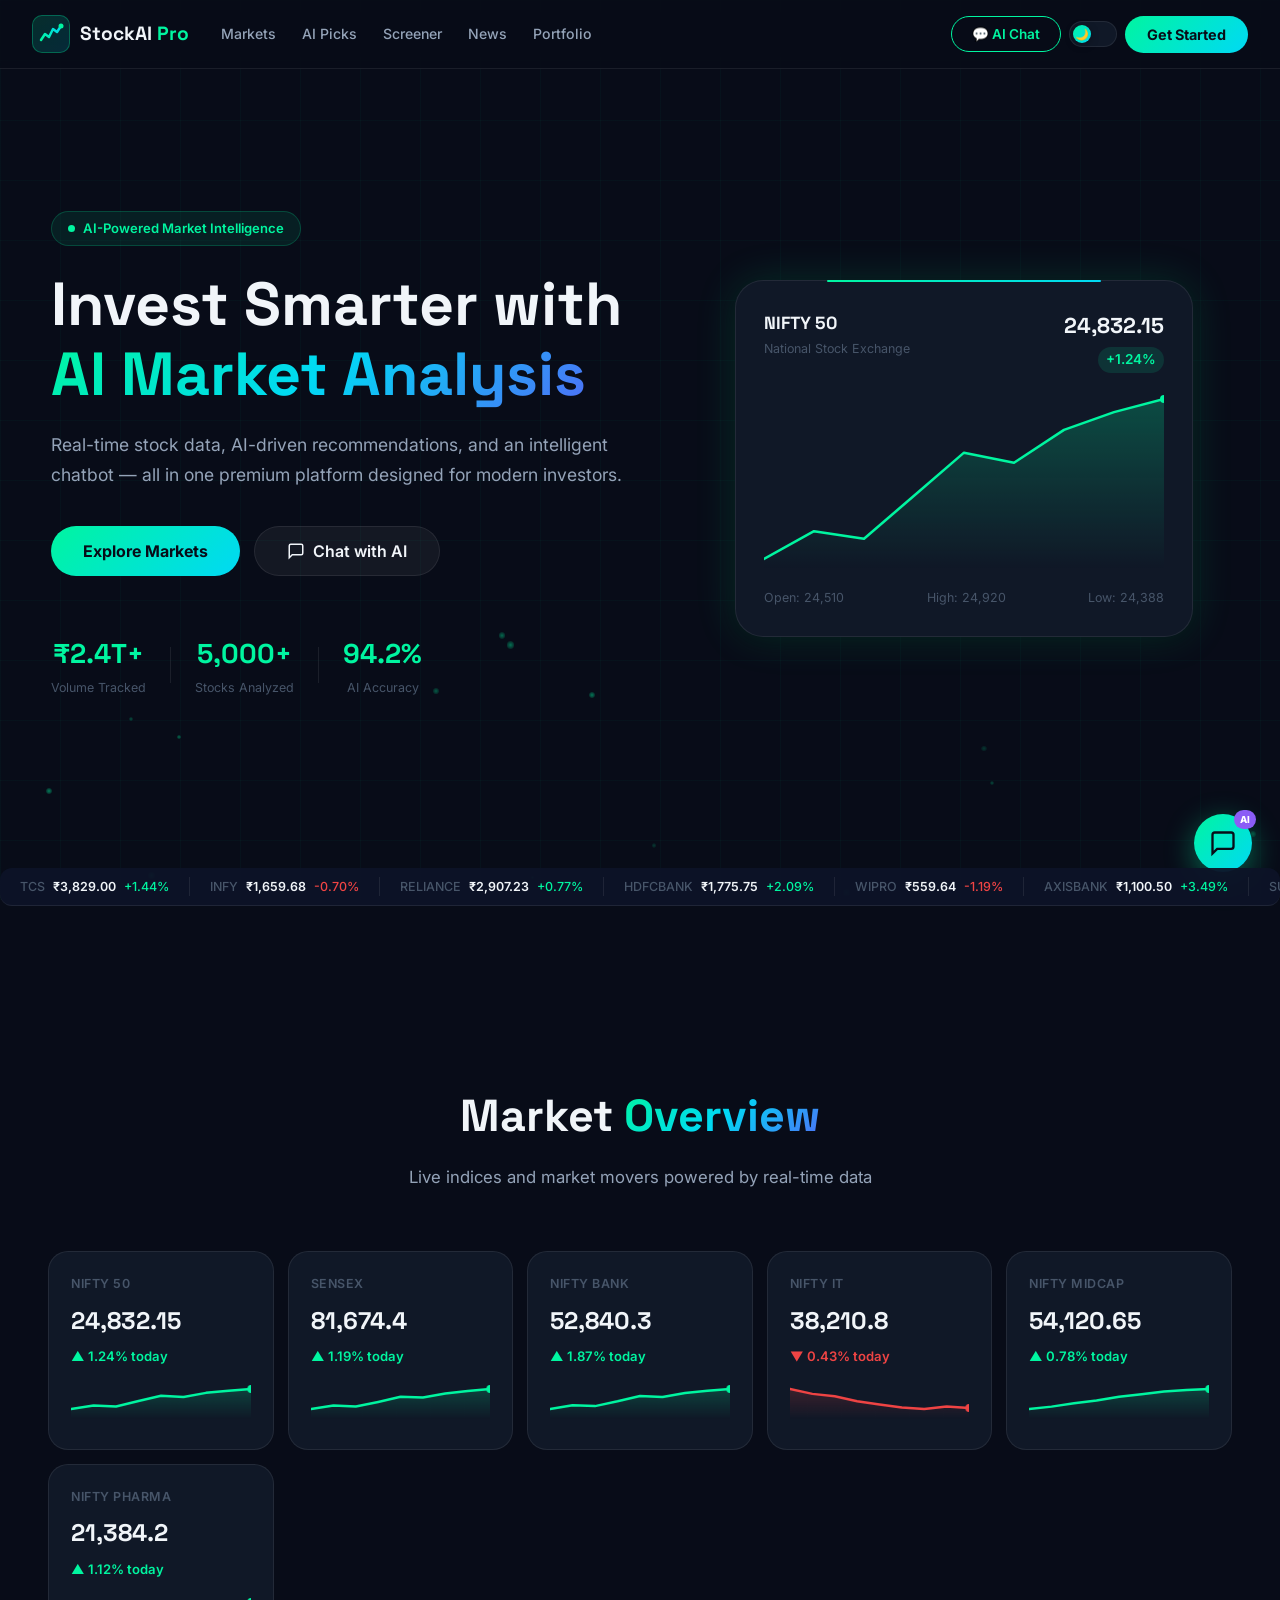
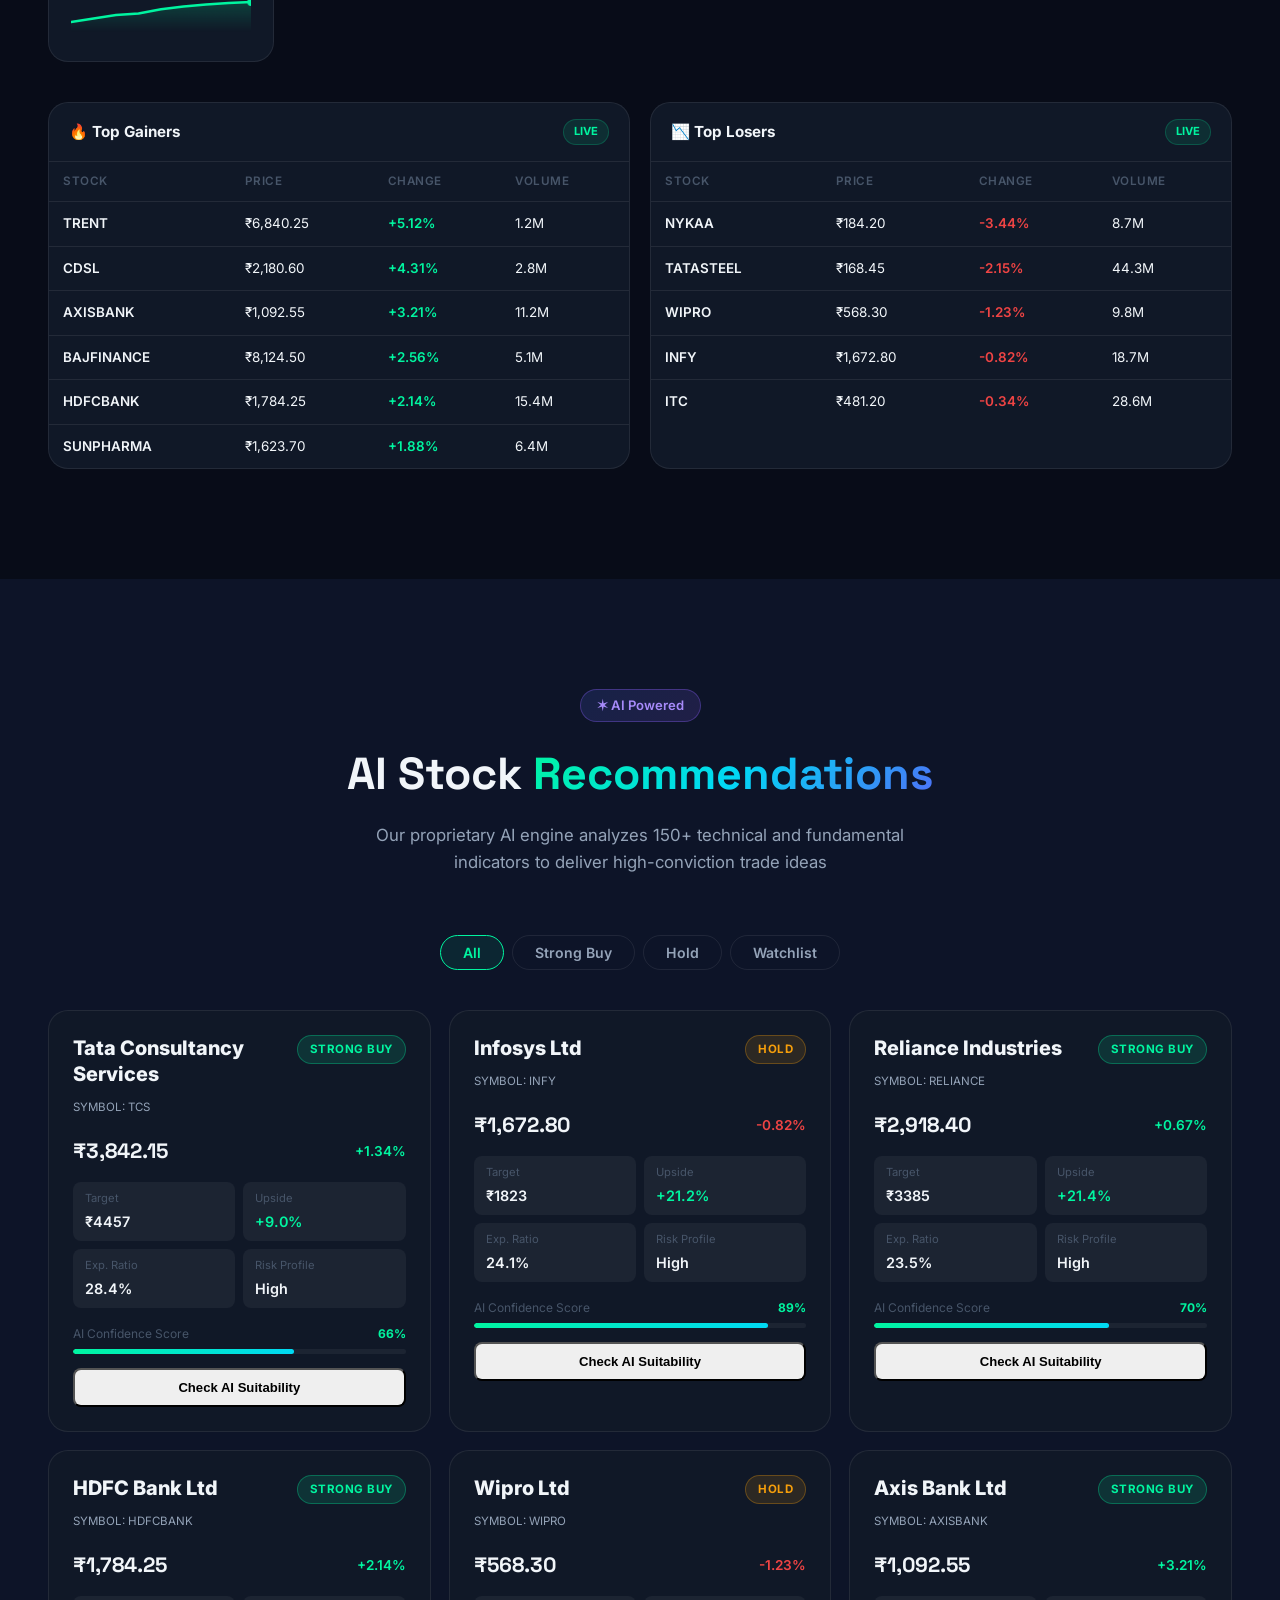
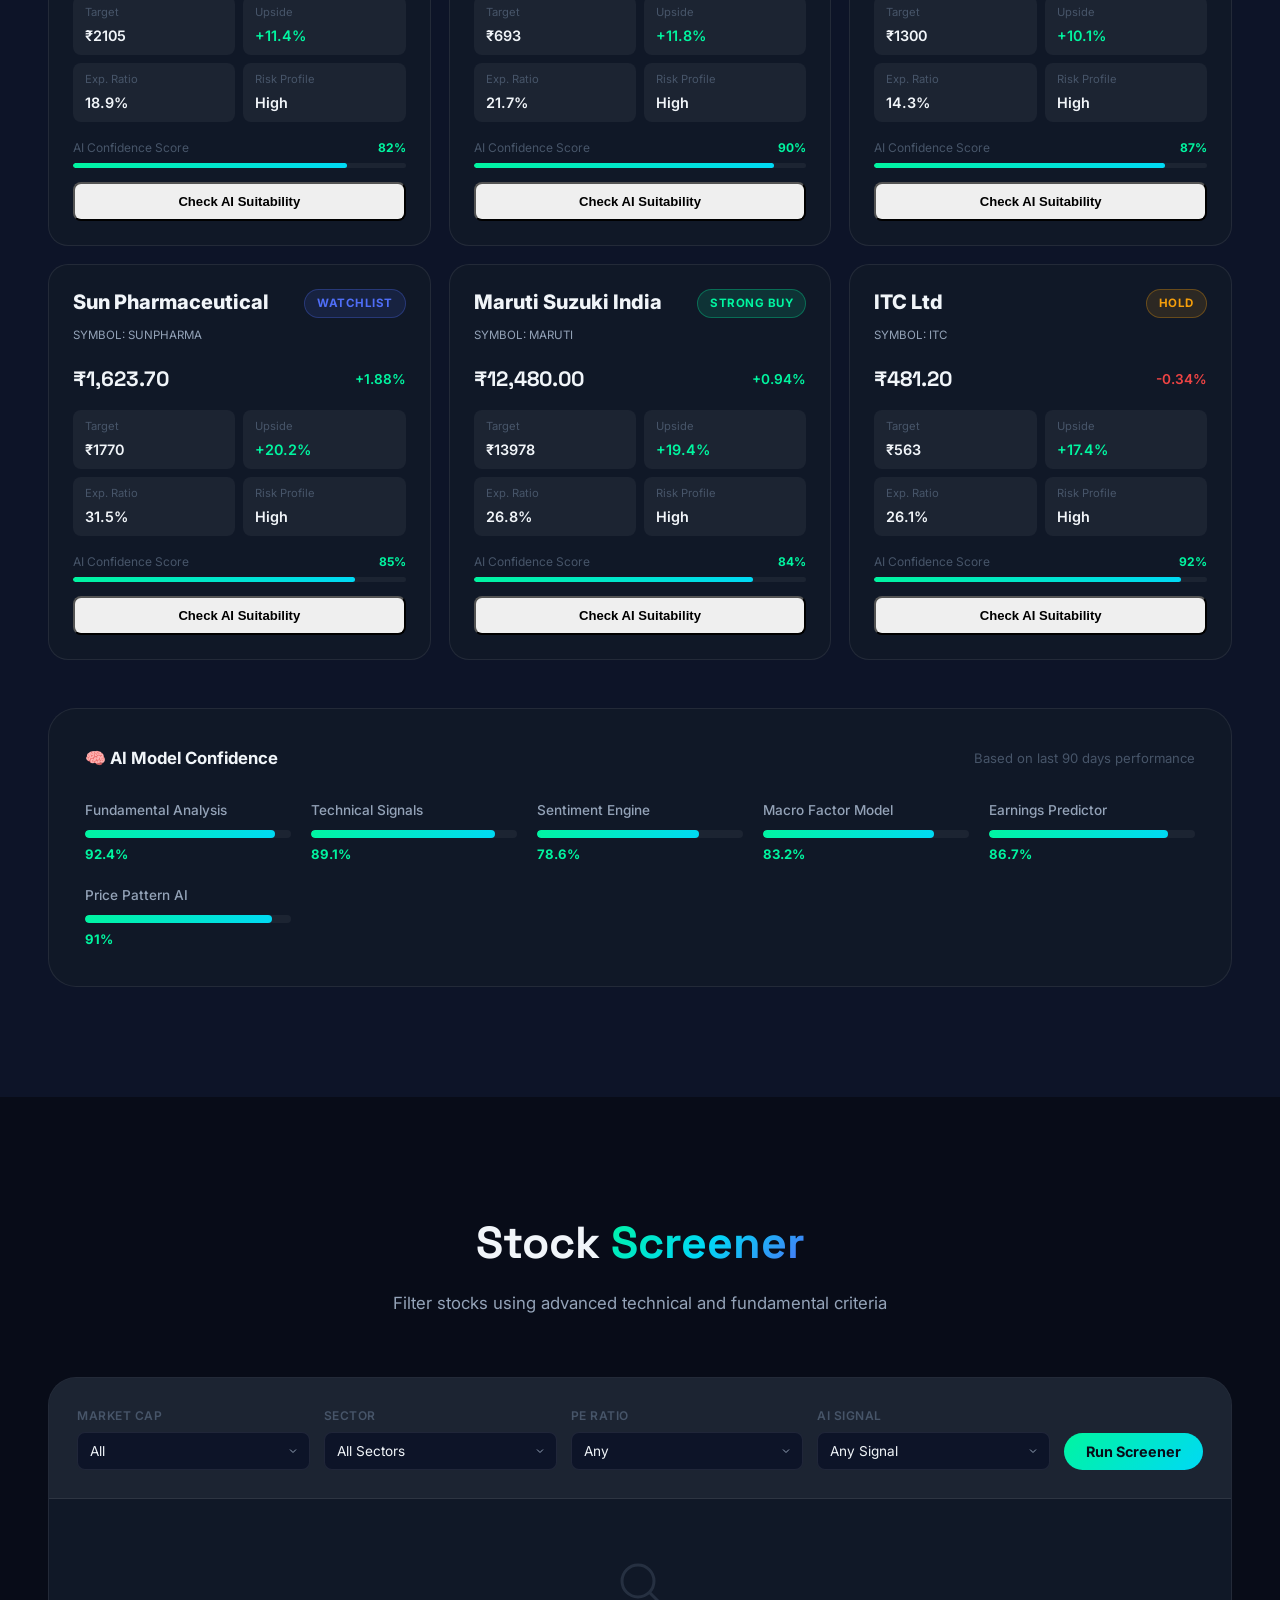
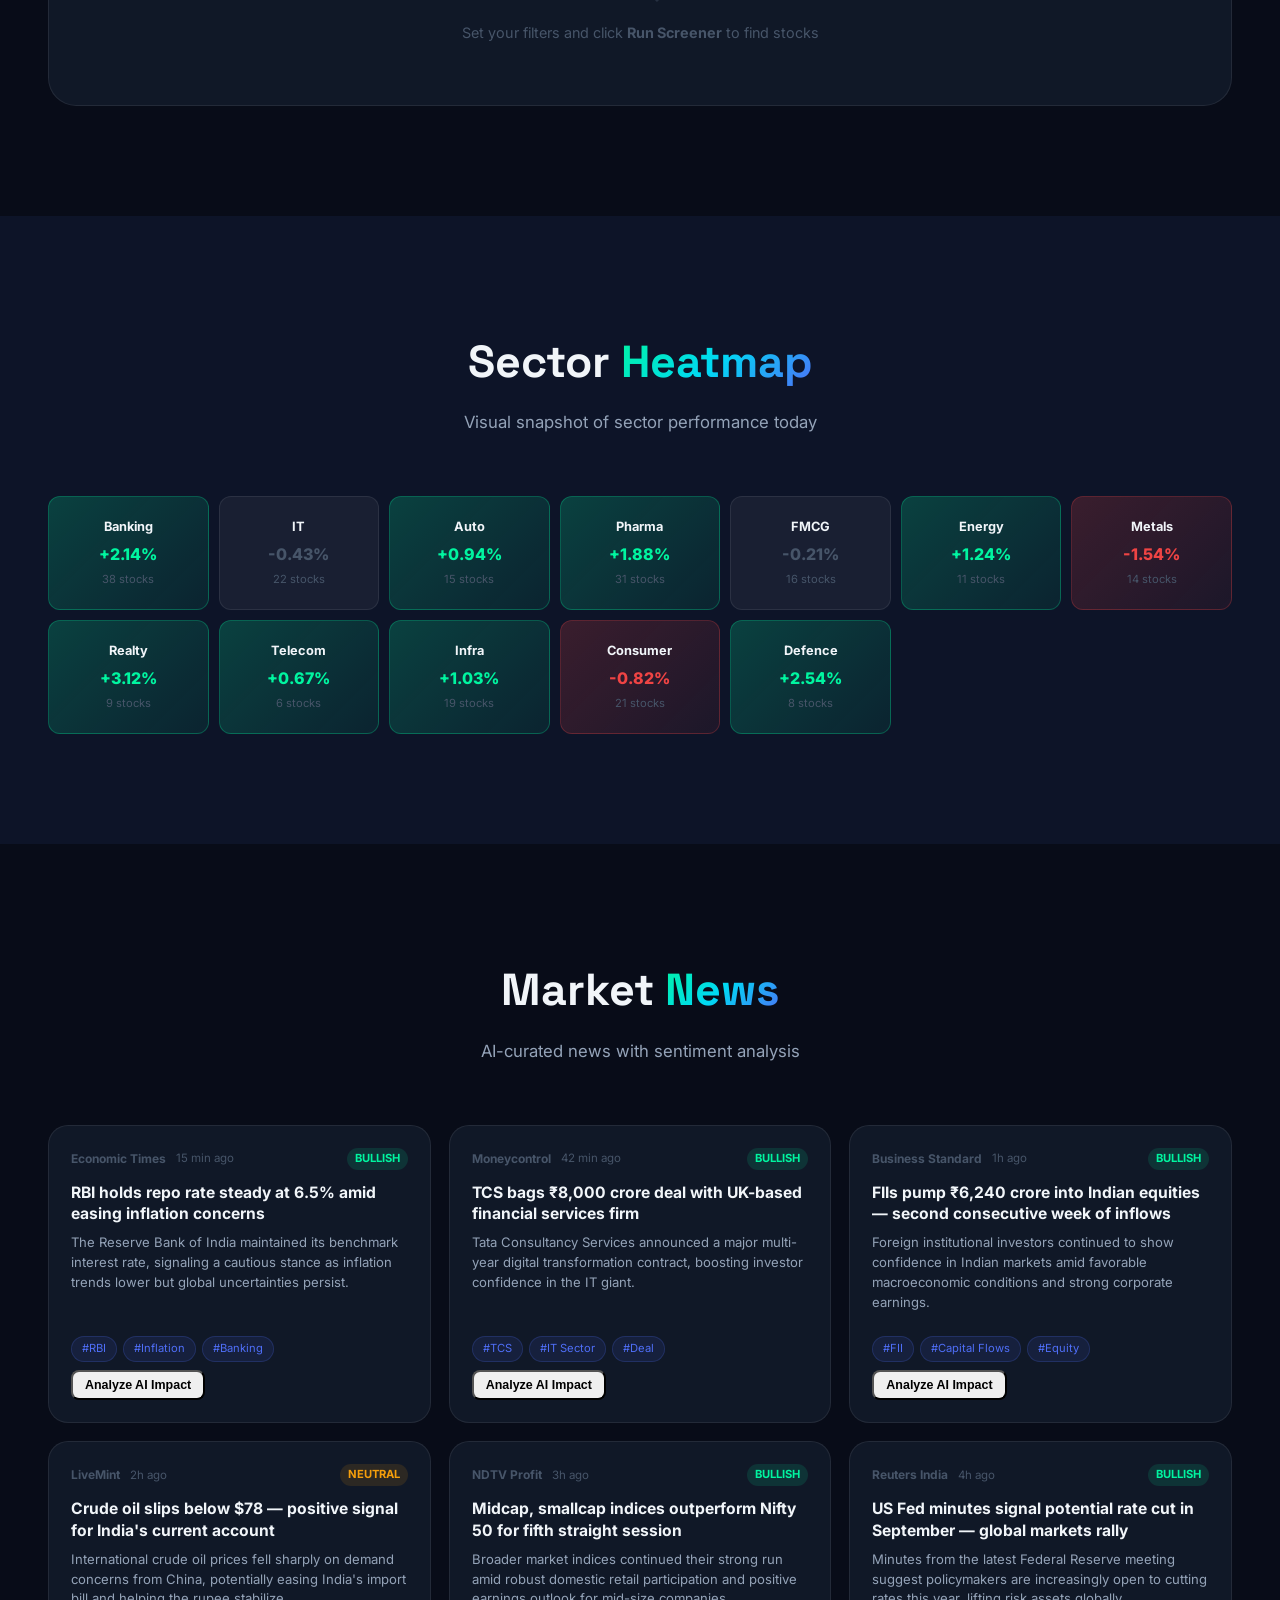
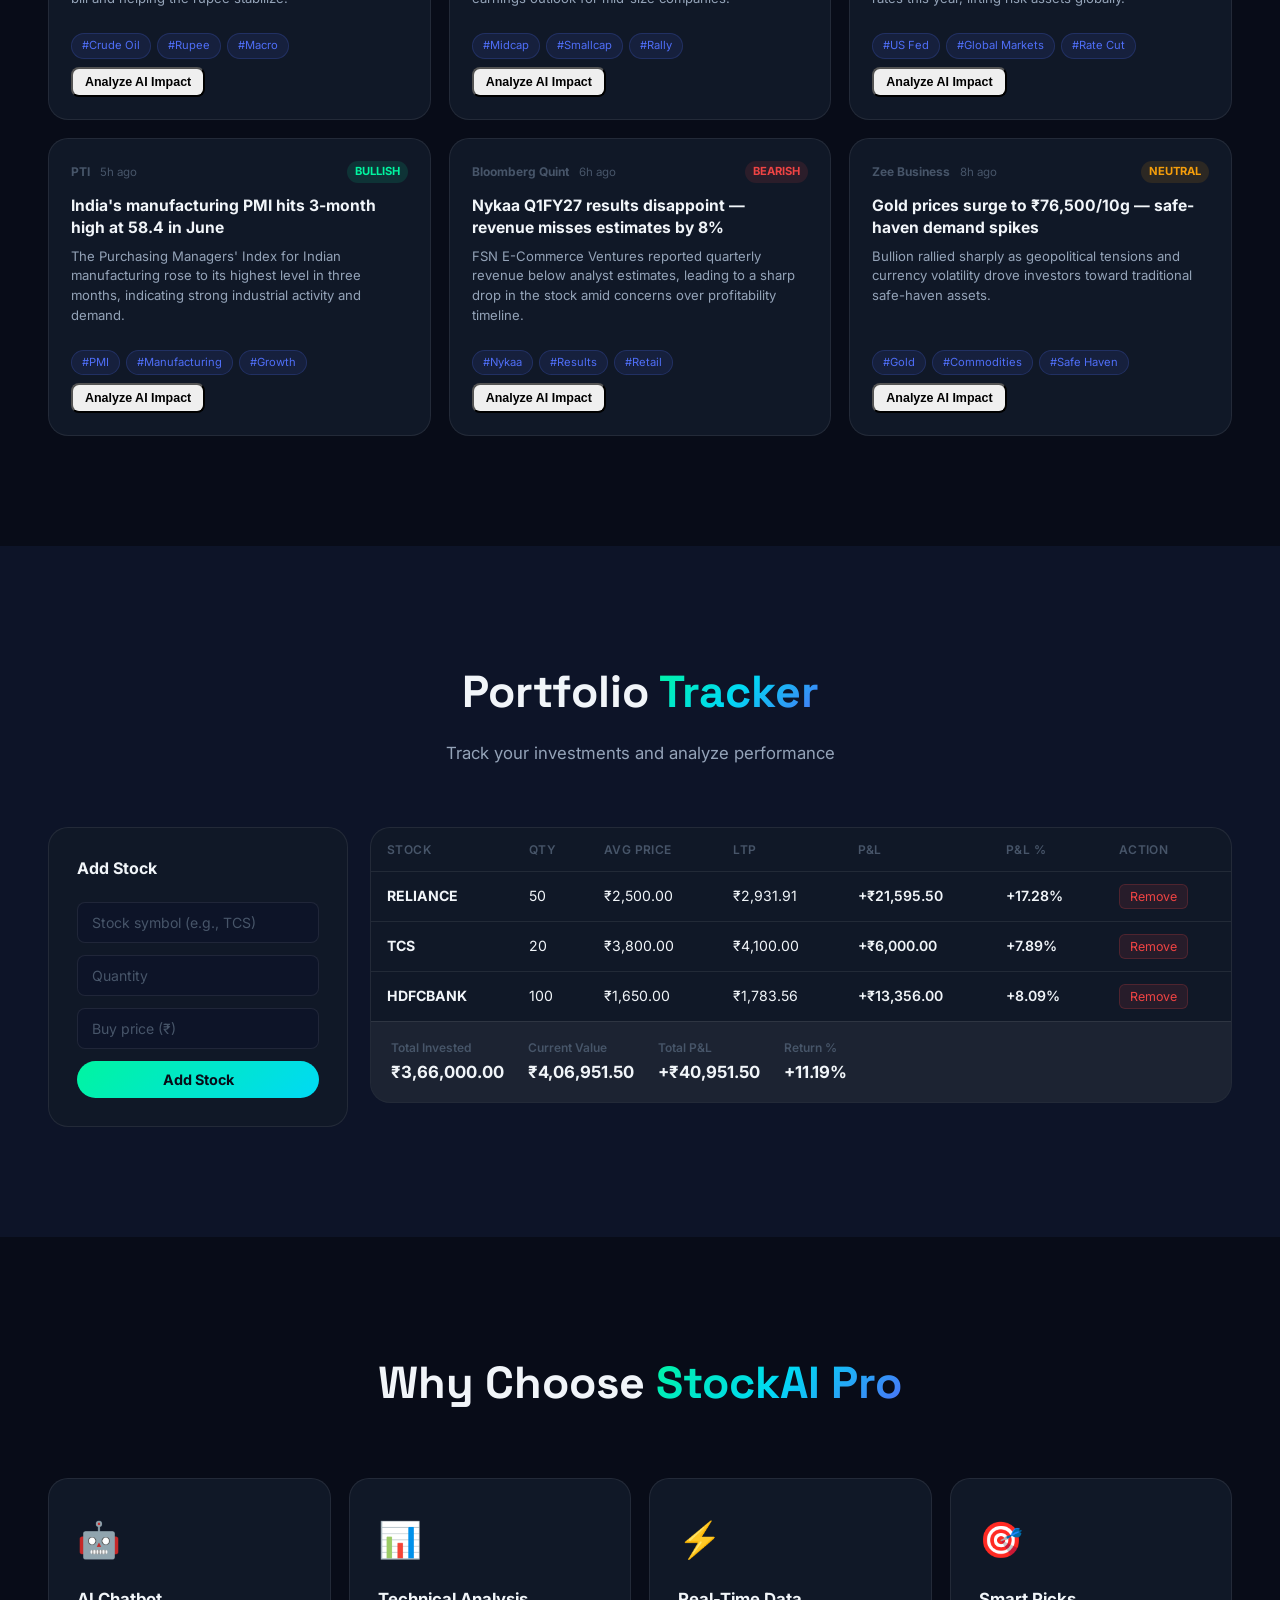
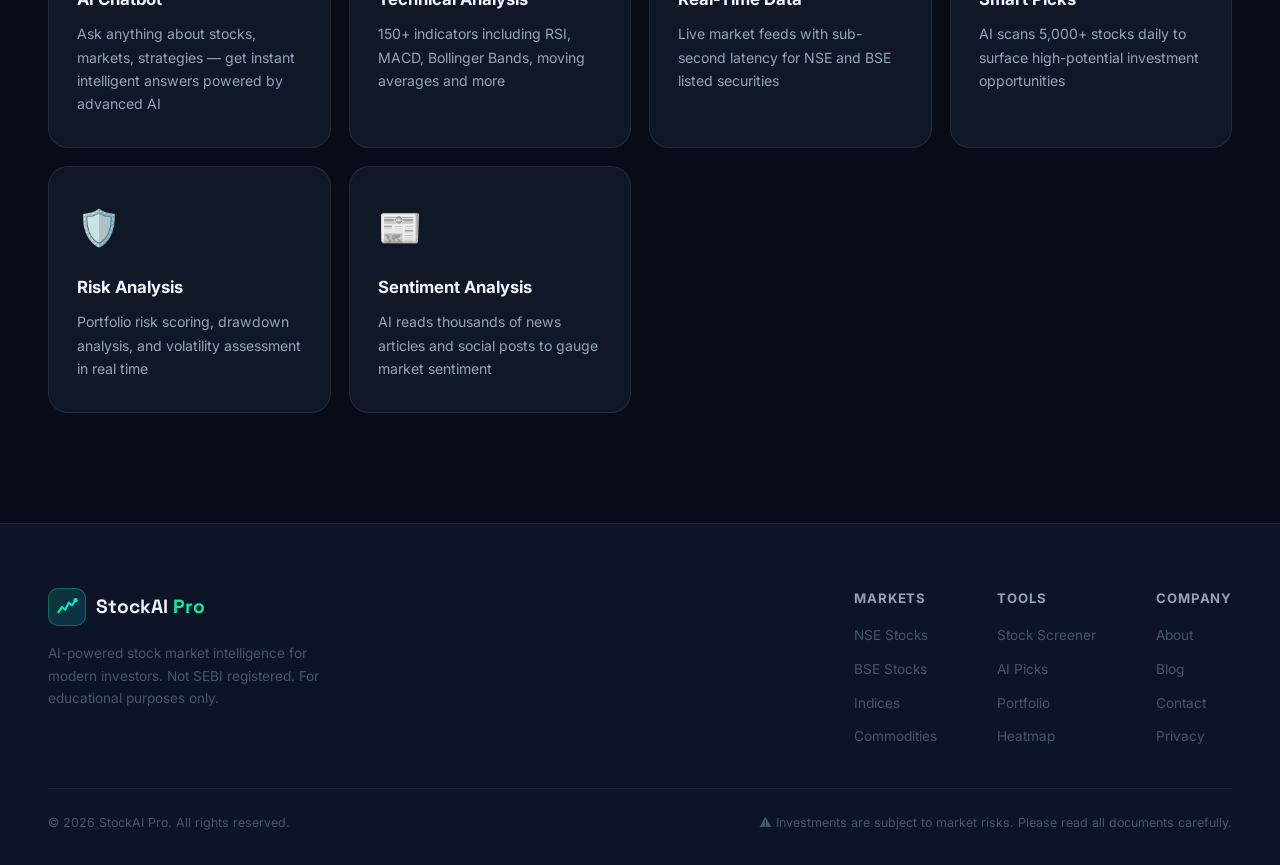
==== commit 50437722: "search bar fixed" ====
--- a/frontend/landingpage.html
+++ b/frontend/landingpage.html
@@ -540,6 +540,9 @@
                 <h3>&#x1F916; AI Analysis</h3>
                 <p id="modalAIText"></p>
             </div>
+            <div style="margin-top: 1.5rem; display: flex;">
+                <button class="btn-primary" id="modalBuyBtn" style="flex: 1; padding: 12px; font-weight: 700; font-size: 0.95rem; border-radius: var(--radius-sm);">Invest Now</button>
+            </div>
         </div>
     </div>
 
--- a/frontend/style.css
+++ b/frontend/style.css
@@ -2262,9 +2262,41 @@
 }
 
 .modal-close:hover {
-  background: rgba(239, 68, 68, 0.1);
-  color: var(--negative);
-  border-color: rgba(239, 68, 68, 0.3);
+  background: rgba(255, 255, 255, 0.1);
+  color: var(--text-primary);
+}
+
+.modal-tabs {
+  scrollbar-width: none;
+}
+.modal-tabs::-webkit-scrollbar {
+  display: none;
+}
+.modal-tab {
+  background: transparent;
+  border: none;
+  color: var(--text-secondary);
+  font-weight: 600;
+  padding: 8px 4px;
+  cursor: pointer;
+  border-bottom: 2px solid transparent;
+  white-space: nowrap;
+  transition: all 0.2s ease;
+  font-size: 0.9rem;
+}
+.modal-tab:hover {
+  color: var(--text-primary);
+}
+.modal-tab.active {
+  color: var(--accent-green);
+  border-bottom-color: var(--accent-green);
+}
+.profile-tab-content {
+  display: none;
+  animation: fadeIn 0.3s ease;
+}
+.profile-tab-content.active {
+  display: flex;
 }
 
 .modal-metrics {
@@ -2812,7 +2844,7 @@
   border-bottom: 1px solid var(--border);
   position: sticky;
   top: 0;
-  z-index: 100;
+  z-index: 1000;
   padding: 12px 24px;
   width: 100%;
 }
@@ -2824,6 +2856,8 @@
   align-items: center;
   flex-wrap: wrap;
   gap: 12px;
+  height: auto;
+  min-height: 68px;
 }
 .top-navbar .nav-links {
   display: flex;
@@ -2971,6 +3005,7 @@
 .acc-lines {
   width: 100%;
   height: 100%;
+  overflow: hidden;
 }
 .acc-legend {
   display: flex;
